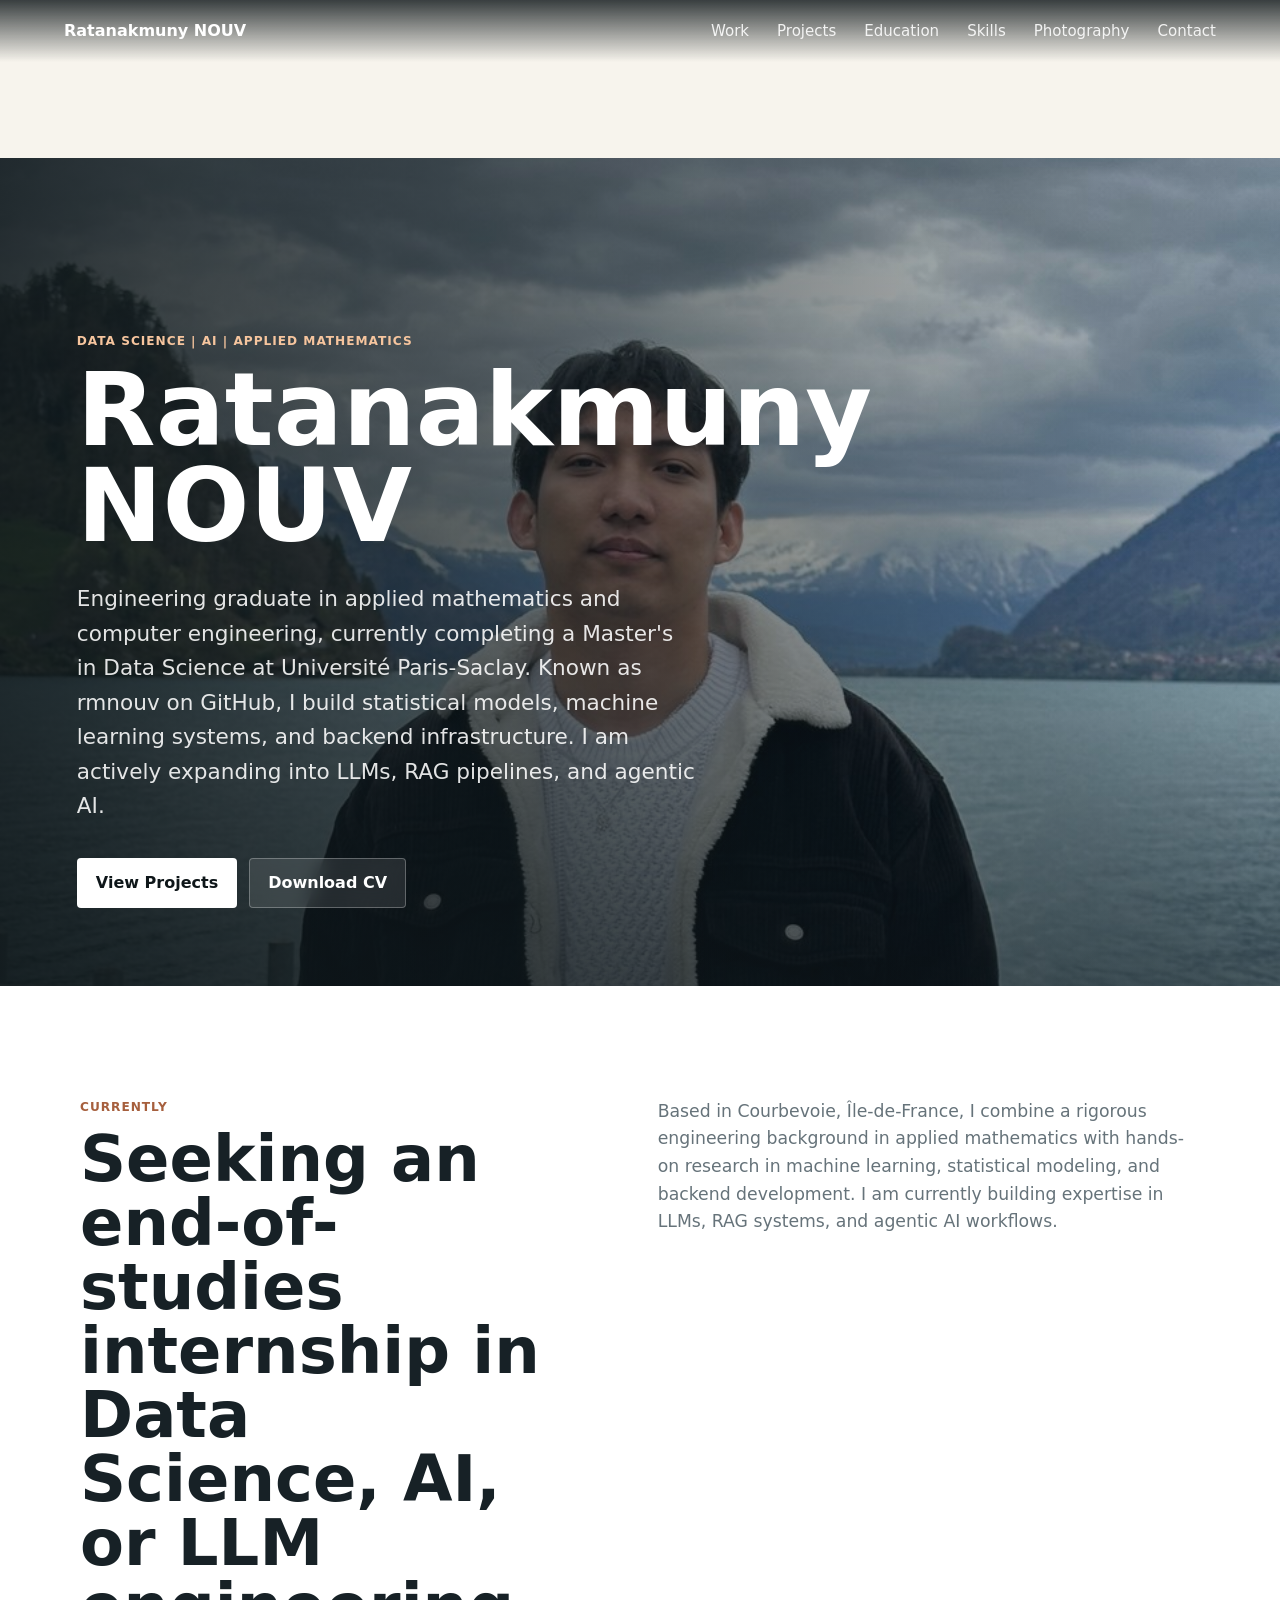
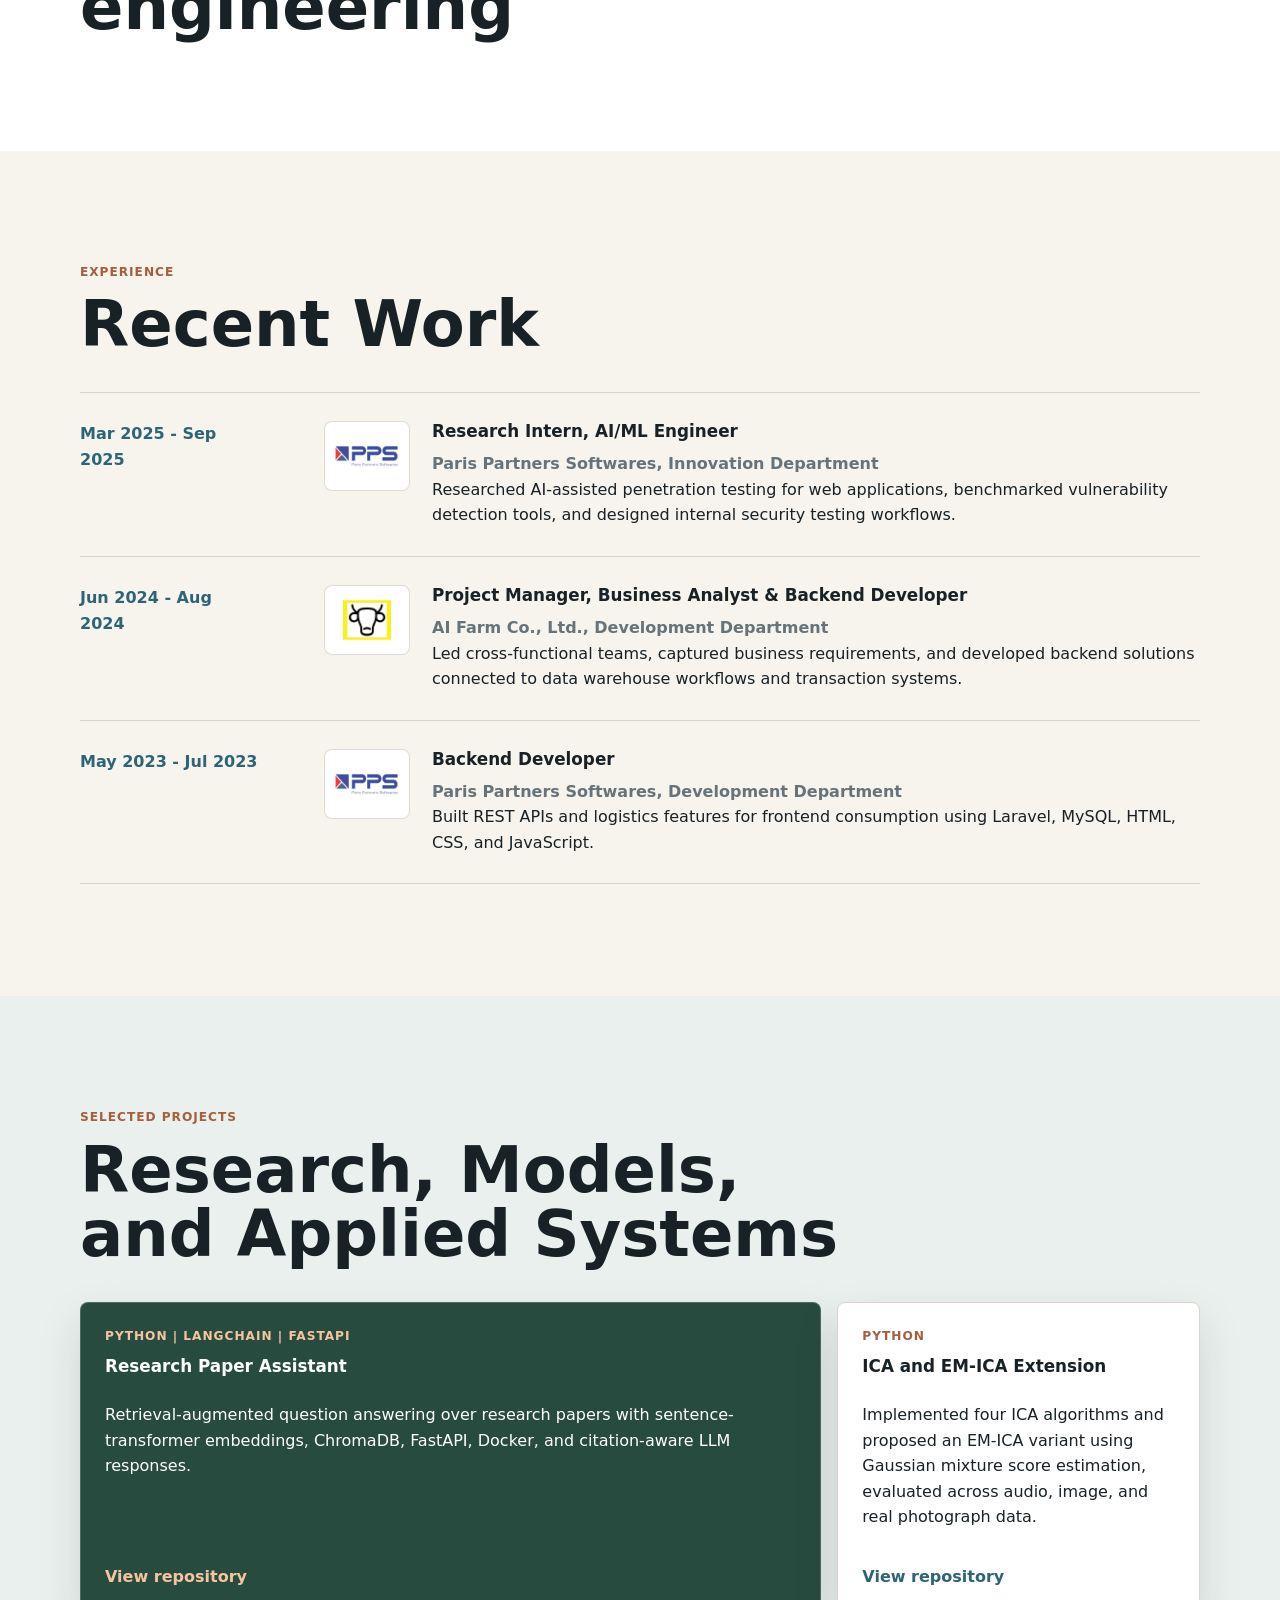
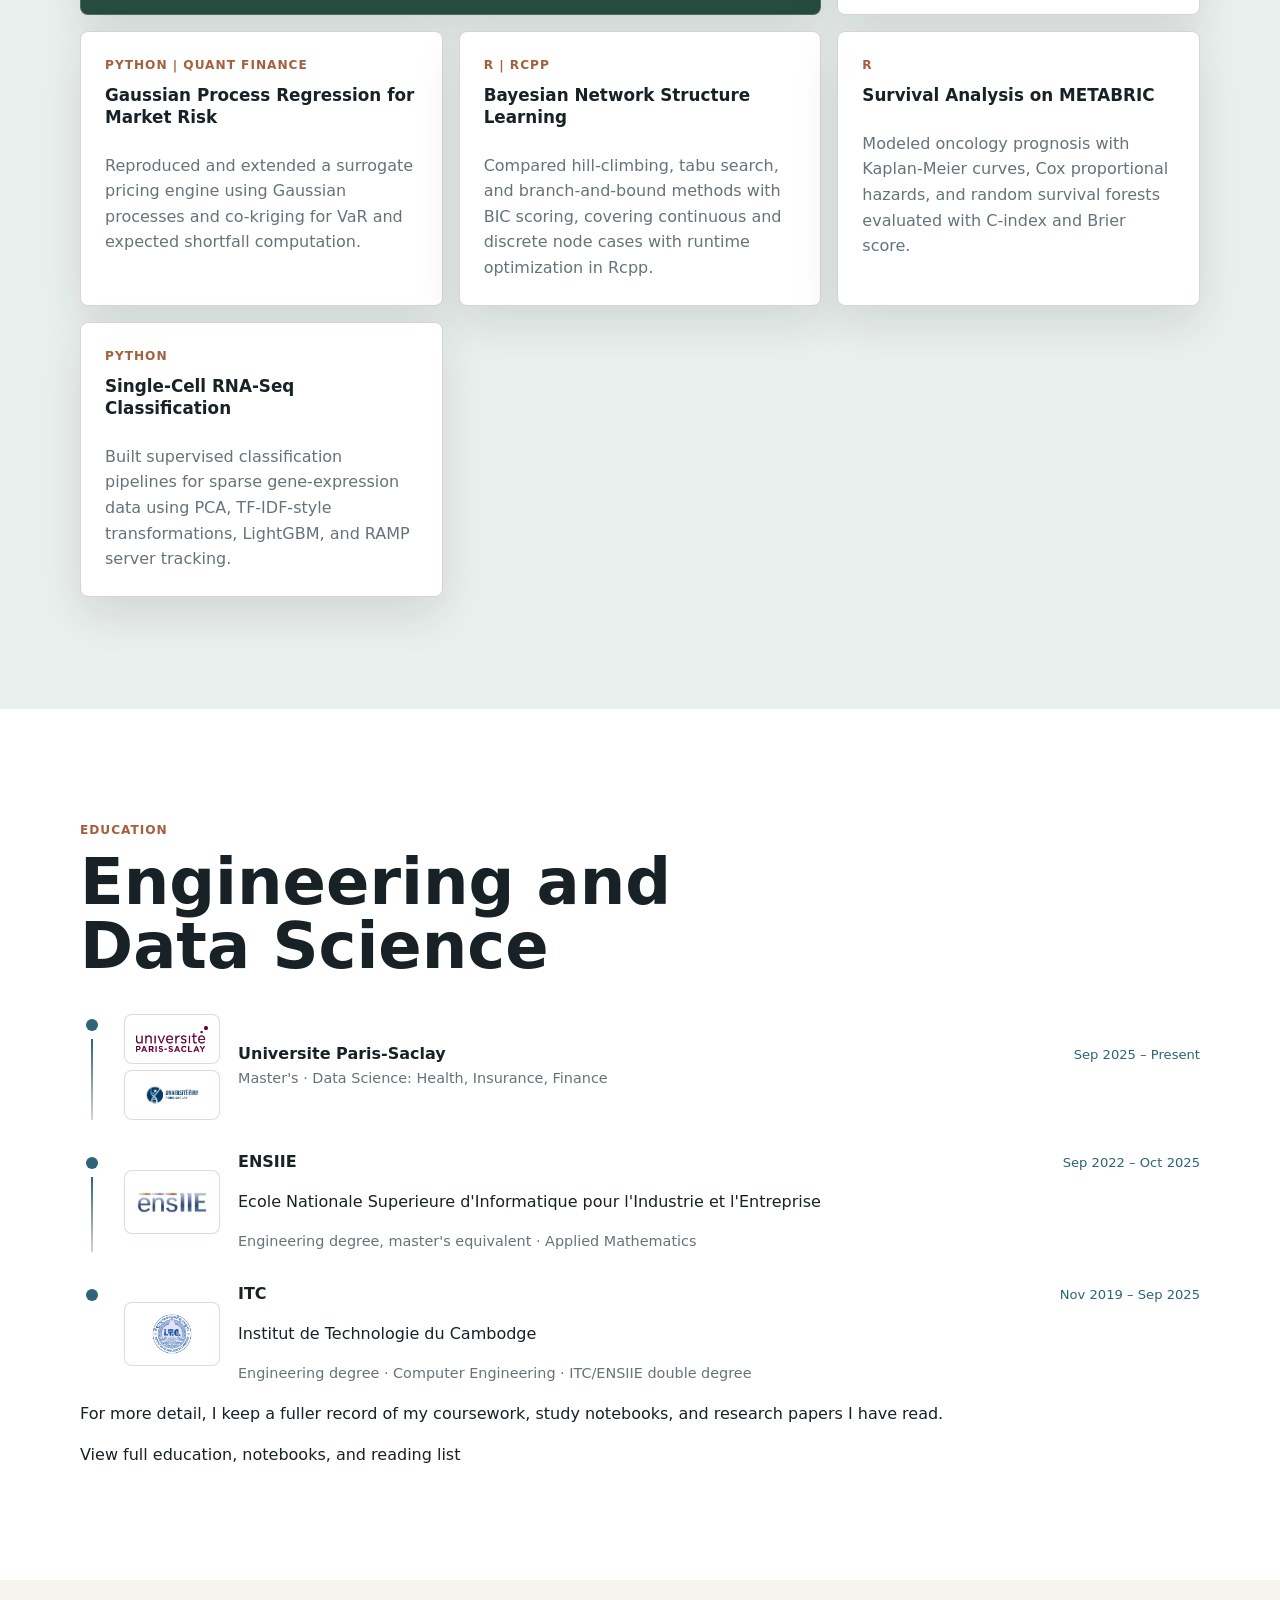
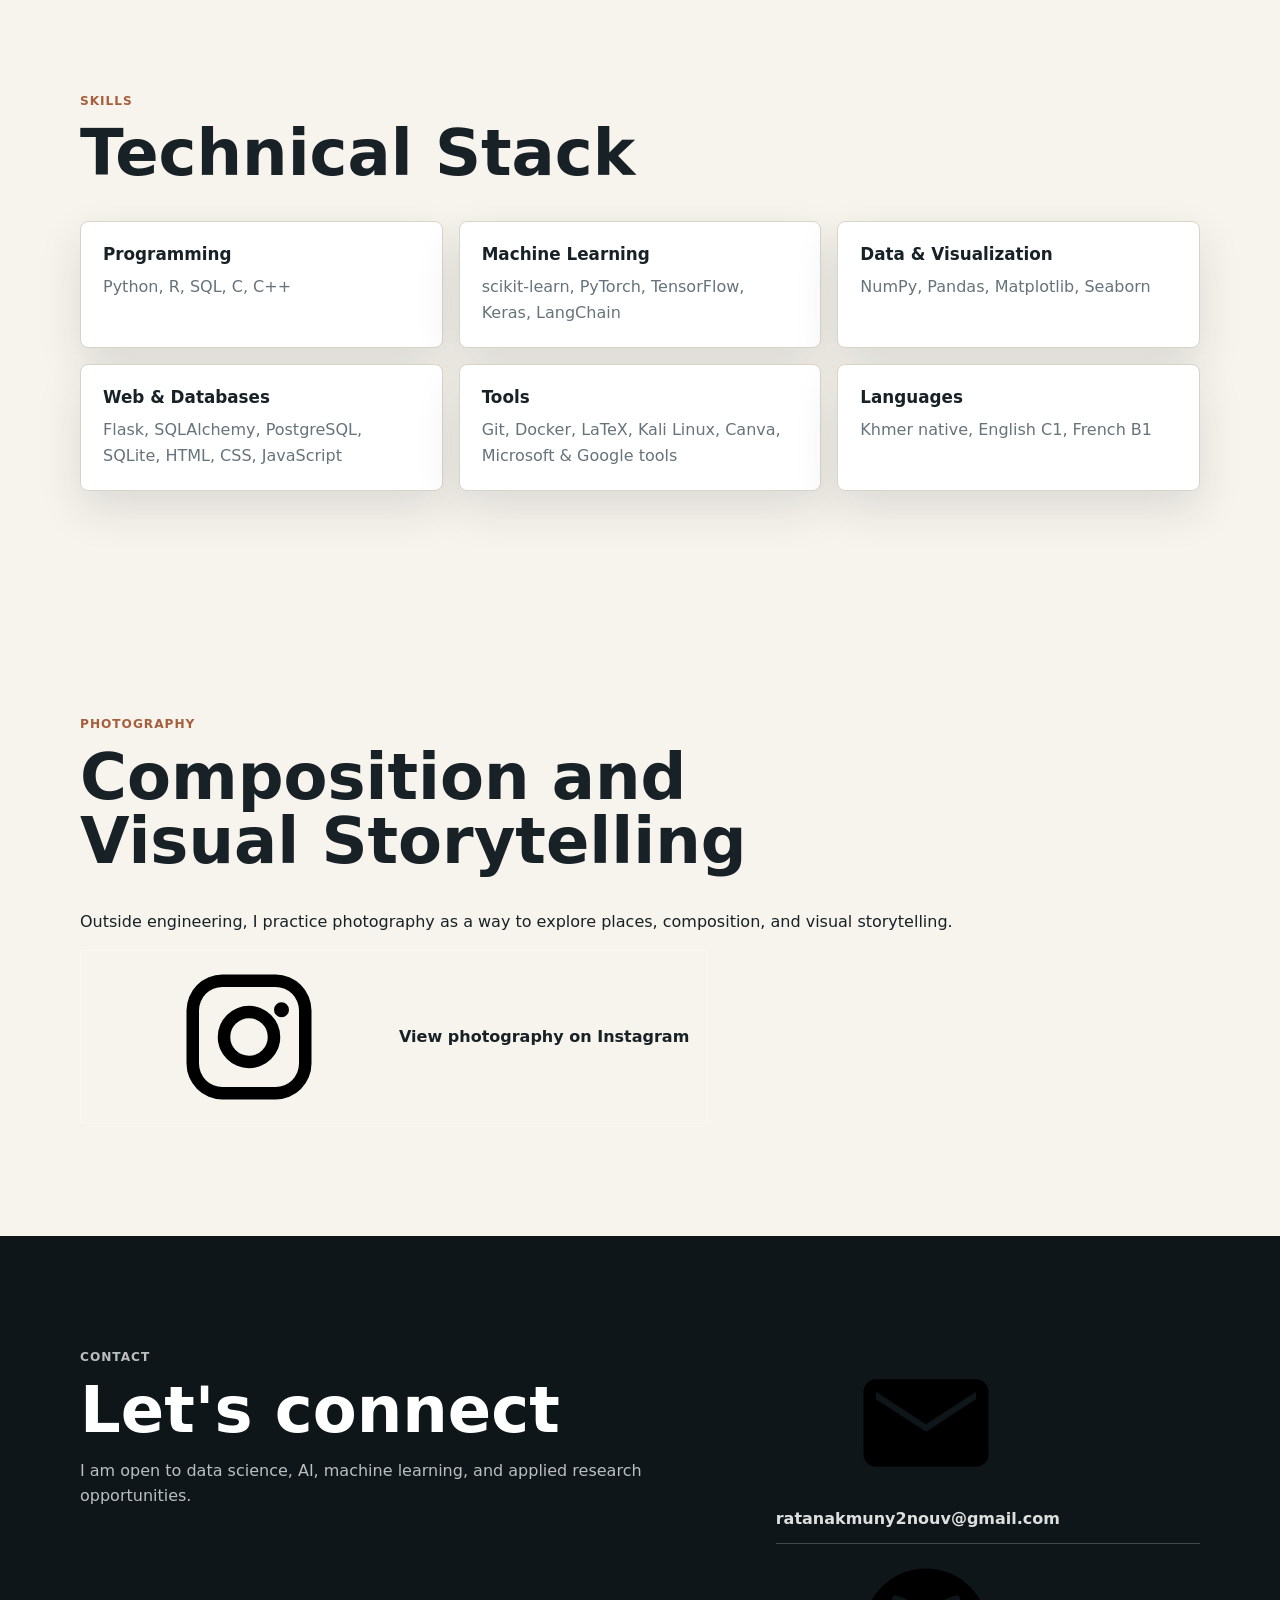
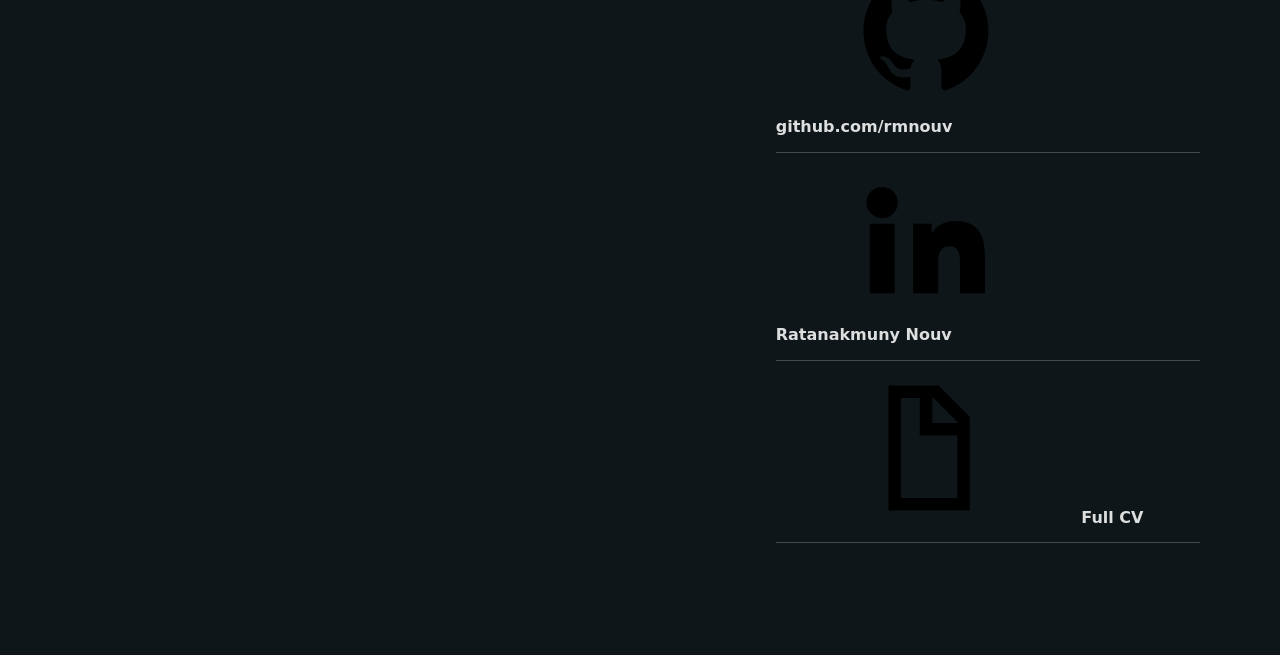
==== index.html @ 2c5b6653 "1. Update header. 2. Add Education page. 3. Add photography link. 4. Add logo at the contact." ====
<!DOCTYPE html>
<html lang="en">
<head>
  <meta charset="UTF-8">
  <meta name="viewport" content="width=device-width, initial-scale=1.0">
  <meta name="description" content="Official portfolio of Ratanakmuny NOUV, also known as rmnouv, a data science and applied mathematics engineer focused on AI, machine learning, backend systems, and research projects.">
  <meta name="author" content="Ratanakmuny NOUV">
  <meta name="robots" content="index, follow">
  <link rel="canonical" href="https://rmnouv.github.io/">
  <meta property="og:title" content="Ratanakmuny NOUV | rmnouv">
  <meta property="og:description" content="Official portfolio of Ratanakmuny NOUV, also known as rmnouv, data science and applied mathematics engineer.">
  <meta property="og:url" content="https://rmnouv.github.io/">
  <meta property="og:type" content="profile">
  <meta property="og:image" content="https://rmnouv.github.io/profile.jpg">
  <meta property="profile:first_name" content="Ratanakmuny">
  <meta property="profile:last_name" content="NOUV">
  <meta name="twitter:card" content="summary_large_image">
  <meta name="twitter:title" content="Ratanakmuny NOUV | rmnouv">
  <meta name="twitter:description" content="Official portfolio of Ratanakmuny NOUV, also known as rmnouv.">
  <meta name="twitter:image" content="https://rmnouv.github.io/profile.jpg">
  <title>Ratanakmuny NOUV | rmnouv | Official Portfolio</title>
  <link rel="stylesheet" href="styles.css">
  <script type="application/ld+json">
    {
      "@context": "https://schema.org",
      "@type": "Person",
      "@id": "https://rmnouv.github.io/#person",
      "name": "Ratanakmuny NOUV",
      "givenName": "Ratanakmuny",
      "familyName": "NOUV",
      "alternateName": [
        "Ratanakmuny Nouv",
        "rmnouv"
      ],
      "url": "https://rmnouv.github.io/",
      "image": "https://rmnouv.github.io/profile.jpg",
      "email": "mailto:ratanakmuny2nouv@gmail.com",
      "jobTitle": "Data Science and Applied Mathematics Engineer",
      "mainEntityOfPage": {
        "@id": "https://rmnouv.github.io/#profile-page"
      },
      "sameAs": [
        "https://github.com/rmnouv",
        "https://www.linkedin.com/in/ratanakmuny-nouv-230b99255/"
      ],
      "alumniOf": [
        {
          "@type": "CollegeOrUniversity",
          "name": "Universite Paris-Saclay",
          "url": "https://www.universite-paris-saclay.fr/"
        },
        {
          "@type": "CollegeOrUniversity",
          "name": "ENSIIE",
          "url": "https://www.ensiie.fr/"
        },
        {
          "@type": "CollegeOrUniversity",
          "name": "Institut de Technologie du Cambodge",
          "url": "https://itc.edu.kh/"
        }
      ],
      "knowsAbout": [
        "Data Science",
        "Artificial Intelligence",
        "Machine Learning",
        "Applied Mathematics",
        "Backend Development",
        "Python",
        "R"
      ]
    }
  </script>
  <script type="application/ld+json">
    {
      "@context": "https://schema.org",
      "@type": "ProfilePage",
      "@id": "https://rmnouv.github.io/#profile-page",
      "url": "https://rmnouv.github.io/",
      "name": "Ratanakmuny NOUV | rmnouv",
      "description": "Official portfolio website of Ratanakmuny NOUV, also known as rmnouv.",
      "mainEntity": {
        "@id": "https://rmnouv.github.io/#person"
      }
    }
  </script>
</head>
<body>
  <svg class="icon-sprite" aria-hidden="true" focusable="false">
    <symbol id="icon-mail" viewBox="0 0 24 24">
      <path d="M4 5h16a2 2 0 0 1 2 2v10a2 2 0 0 1-2 2H4a2 2 0 0 1-2-2V7a2 2 0 0 1 2-2Zm0 3.2 8 5.2 8-5.2V7l-8 5.2L4 7v1.2Z"/>
    </symbol>
    <symbol id="icon-github" viewBox="0 0 24 24">
      <path d="M12 2a10 10 0 0 0-3.16 19.49c.5.09.68-.22.68-.48v-1.7c-2.78.61-3.37-1.18-3.37-1.18-.45-1.15-1.11-1.46-1.11-1.46-.91-.62.07-.61.07-.61 1 .07 1.53 1.03 1.53 1.03.9 1.52 2.34 1.08 2.91.83.09-.65.35-1.08.63-1.33-2.22-.25-4.55-1.11-4.55-4.94 0-1.09.39-1.98 1.03-2.68-.1-.25-.45-1.27.1-2.64 0 0 .84-.27 2.75 1.02A9.53 9.53 0 0 1 12 7.01c.85 0 1.7.11 2.5.34 1.9-1.29 2.74-1.02 2.74-1.02.55 1.37.2 2.39.1 2.64.64.7 1.03 1.59 1.03 2.68 0 3.84-2.34 4.69-4.57 4.94.36.31.68.92.68 1.86V21c0 .27.18.58.69.48A10 10 0 0 0 12 2Z"/>
    </symbol>
    <symbol id="icon-linkedin" viewBox="0 0 24 24">
      <path d="M4.98 3.5a2.5 2.5 0 1 1 0 5 2.5 2.5 0 0 1 0-5ZM3 9.4h4v11.1H3V9.4Zm6.1 0h3.8v1.52h.05c.53-.95 1.82-1.95 3.75-1.95 4 0 4.74 2.63 4.74 6.05v5.48h-4v-4.86c0-1.16-.02-2.65-1.62-2.65-1.62 0-1.87 1.26-1.87 2.56v4.95h-4V9.4Z"/>
    </symbol>
    <symbol id="icon-file" viewBox="0 0 24 24">
      <path d="M6 2h8l5 5v15H6V2Zm7 1.8V8h4.2L13 3.8ZM8 4v16h9V10h-6V4H8Z"/>
    </symbol>
    <symbol id="icon-instagram" viewBox="0 0 24 24">
      <path d="M7.75 2h8.5A5.76 5.76 0 0 1 22 7.75v8.5A5.76 5.76 0 0 1 16.25 22h-8.5A5.76 5.76 0 0 1 2 16.25v-8.5A5.76 5.76 0 0 1 7.75 2Zm0 2A3.75 3.75 0 0 0 4 7.75v8.5A3.75 3.75 0 0 0 7.75 20h8.5A3.75 3.75 0 0 0 20 16.25v-8.5A3.75 3.75 0 0 0 16.25 4h-8.5ZM12 7a5 5 0 1 1 0 10 5 5 0 0 1 0-10Zm0 2a3 3 0 1 0 0 6 3 3 0 0 0 0-6Zm5.2-2.55a1.2 1.2 0 1 1 0 2.4 1.2 1.2 0 0 1 0-2.4Z"/>
    </symbol>
  </svg>
  <header class="site-header">
    <a class="brand" href="#top">Ratanakmuny NOUV</a>
    <nav class="nav" aria-label="Main navigation">
      <a href="#work">Work</a>
      <a href="#projects">Projects</a>
      <a href="#education">Education</a>
      <a href="#skills">Skills</a>
      <a href="#photography">Photography</a>
      <a href="#contact">Contact</a>
    </nav>
  </header>

  <main id="top">
    <section class="hero" aria-label="Introduction">
      <img class="hero-image" src="profile.jpg" alt="Ratanakmuny Nouv standing beside a lake with mountains in the background">
      <div class="hero-overlay"></div>
      <div class="hero-content">
        <p class="eyebrow">Data Science | AI | Applied Mathematics</p>
        <h1>Ratanakmuny NOUV</h1>
        <p class="hero-copy">
          Engineering graduate in applied mathematics and computer engineering, currently completing a Master's in Data Science at Université Paris-Saclay. Known as rmnouv on GitHub, I build statistical models, machine learning systems, and backend infrastructure. I am actively expanding into LLMs, RAG pipelines, and agentic AI.
        </p>
        <div class="hero-actions">
          <a class="button primary" href="#projects">View Projects</a>
          <a class="button secondary" href="cvfull.pdf" target="_blank" rel="noreferrer">Download CV</a>
        </div>
      </div>
    </section>

    <section class="intro band">
      <div class="section-inner intro-grid">
        <div>
          <p class="section-kicker">Currently</p>
          <h2>Seeking an end-of-studies internship in Data Science, AI, or LLM engineering</h2>
        </div>
        <p>
          Based in Courbevoie, Île-de-France, I combine a rigorous engineering background in applied mathematics with hands-on research in machine learning, statistical modeling, and backend development. I am currently building expertise in LLMs, RAG systems, and agentic AI workflows.
        </p>
      </div>
    </section>

    <section id="work" class="section">
      <div class="section-inner">
        <div class="section-heading">
          <p class="section-kicker">Experience</p>
          <h2>Recent Work</h2>
        </div>
        <div class="timeline">
          <article class="timeline-item">
            <div class="timeline-date">Mar 2025 - Sep 2025</div>
            <div class="timeline-content">
              <div class="logo-mark company-logo">
                <img src="pps.png" alt="Paris Partners Softwares logo">
              </div>
              <div>
                <h3>Research Intern, AI/ML Engineer</h3>
                <p class="muted">Paris Partners Softwares, Innovation Department</p>
                <p>
                  Researched AI-assisted penetration testing for web applications, benchmarked
                  vulnerability detection tools, and designed internal security testing workflows.
                </p>
              </div>
            </div>
          </article>
          <article class="timeline-item">
            <div class="timeline-date">Jun 2024 - Aug 2024</div>
            <div class="timeline-content">
              <div class="logo-mark company-logo">
                <img src="aifarm.png" alt="AI Farm Co., Ltd. logo">
              </div>
              <div>
                <h3>Project Manager, Business Analyst & Backend Developer</h3>
                <p class="muted">AI Farm Co., Ltd., Development Department</p>
                <p>
                  Led cross-functional teams, captured business requirements, and developed backend
                  solutions connected to data warehouse workflows and transaction systems.
                </p>
              </div>
            </div>
          </article>
          <article class="timeline-item">
            <div class="timeline-date">May 2023 - Jul 2023</div>
            <div class="timeline-content">
              <div class="logo-mark company-logo">
                <img src="pps.png" alt="Paris Partners Softwares logo">
              </div>
              <div>
                <h3>Backend Developer</h3>
                <p class="muted">Paris Partners Softwares, Development Department</p>
                <p>
                  Built REST APIs and logistics features for frontend consumption using Laravel,
                  MySQL, HTML, CSS, and JavaScript.
                </p>
              </div>
            </div>
          </article>
        </div>
      </div>
    </section>

    <section id="projects" class="section projects-section">
      <div class="section-inner">
        <div class="section-heading">
          <p class="section-kicker">Selected Projects</p>
          <h2>Research, Models, and Applied Systems</h2>
        </div>
        <div class="project-grid">
          <article class="project-card featured">
            <p class="tag">Python | LangChain | FastAPI</p>
            <h3>Research Paper Assistant</h3>
            <p>
              Retrieval-augmented question answering over research papers with sentence-transformer
              embeddings, ChromaDB, FastAPI, Docker, and citation-aware LLM responses.
            </p>
            <a class="project-link" href="https://github.com/rmnouv/Research-Paper-Assistant-Project" target="_blank" rel="noreferrer">View repository</a>
          </article>
          <article class="project-card">
            <p class="tag">Python</p>
            <h3>ICA and EM-ICA Extension</h3>
            <p>
              Implemented four ICA algorithms and proposed an EM-ICA variant using Gaussian
              mixture score estimation, evaluated across audio, image, and real photograph data.
            </p>
            <a class="project-link" href="https://github.com/rmnouv/M2DimensionReduction" target="_blank" rel="noreferrer">View repository</a>
          </article>
          <article class="project-card">
            <p class="tag">Python | Quant Finance</p>
            <h3>Gaussian Process Regression for Market Risk</h3>
            <p>
              Reproduced and extended a surrogate pricing engine using Gaussian processes and
              co-kriging for VaR and expected shortfall computation.
            </p>
          </article>
          <article class="project-card">
            <p class="tag">R | Rcpp</p>
            <h3>Bayesian Network Structure Learning</h3>
            <p>
              Compared hill-climbing, tabu search, and branch-and-bound methods with BIC scoring,
              covering continuous and discrete node cases with runtime optimization in Rcpp.
            </p>
          </article>
          <article class="project-card">
            <p class="tag">R</p>
            <h3>Survival Analysis on METABRIC</h3>
            <p>
              Modeled oncology prognosis with Kaplan-Meier curves, Cox proportional hazards, and
              random survival forests evaluated with C-index and Brier score.
            </p>
          </article>
          <article class="project-card">
            <p class="tag">Python</p>
            <h3>Single-Cell RNA-Seq Classification</h3>
            <p>
              Built supervised classification pipelines for sparse gene-expression data using PCA,
              TF-IDF-style transformations, LightGBM, and RAMP server tracking.
            </p>
          </article>
        </div>
      </div>
    </section>

    <section id="education" class="section education-section">
      <div class="section-inner">
        <div class="section-heading">
          <p class="section-kicker">Education</p>
          <h2>Engineering and Data Science</h2>
        </div>
        <div class="education-timeline">
          <article class="edu-item">
            <div class="edu-track">
              <div class="edu-dot"></div>
            </div>
            <div class="edu-content">
              <div class="edu-logos stacked">
                <div class="logo-mark edu-logo">
                  <img src="universite-paris-saclay.png" alt="Universite Paris-Saclay logo">
                </div>
                <div class="logo-mark edu-logo">
                  <img src="universite-evry-paris-saclay.png" alt="Universite Evry Paris-Saclay logo">
                </div>
              </div>
              <div class="edu-info">
                <div class="edu-title-row">
                  <h3>Universite Paris-Saclay</h3>
                  <span class="edu-date">Sep 2025 – Present</span>
                </div>
                <p class="edu-degree">Master's · Data Science: Health, Insurance, Finance</p>
              </div>
            </div>
          </article>
          <article class="edu-item">
            <div class="edu-track">
              <div class="edu-dot"></div>
            </div>
            <div class="edu-content">
              <div class="edu-logos">
                <div class="logo-mark edu-logo">
                  <img src="ensiie.svg" alt="ENSIIE logo">
                </div>
              </div>
              <div class="edu-info">
                <div class="edu-title-row">
                  <h3>ENSIIE</h3>
                  <span class="edu-date">Sep 2022 – Oct 2025</span>
                </div>
                <p class="edu-institution">Ecole Nationale Superieure d'Informatique pour l'Industrie et l'Entreprise</p>
                <p class="edu-degree">Engineering degree, master's equivalent · Applied Mathematics</p>
              </div>
            </div>
          </article>
          <article class="edu-item">
            <div class="edu-track">
              <div class="edu-dot"></div>
            </div>
            <div class="edu-content">
              <div class="edu-logos">
                <div class="logo-mark edu-logo">
                  <img class="itc-logo" src="itc.png" alt="Institut de Technologie du Cambodge logo">
                </div>
              </div>
              <div class="edu-info">
                <div class="edu-title-row">
                  <h3>ITC</h3>
                  <span class="edu-date">Nov 2019 – Sep 2025</span>
                </div>
                <p class="edu-institution">Institut de Technologie du Cambodge</p>
                <p class="edu-degree">Engineering degree · Computer Engineering · ITC/ENSIIE double degree</p>
              </div>
            </div>
          </article>
        </div>
        <p class="education-more-note">
          For more detail, I keep a fuller record of my coursework, study notebooks, and research papers I have read.
        </p>
        <a class="education-more-link" href="education.html">View full education, notebooks, and reading list</a>
      </div>
    </section>

    <section id="skills" class="section skills-section">
      <div class="section-inner">
        <div class="section-heading">
          <p class="section-kicker">Skills</p>
          <h2>Technical Stack</h2>
        </div>
        <div class="skills-grid">
          <div class="skill-group">
            <h3>Programming</h3>
            <p>Python, R, SQL, C, C++</p>
          </div>
          <div class="skill-group">
            <h3>Machine Learning</h3>
            <p>scikit-learn, PyTorch, TensorFlow, Keras, LangChain</p>
          </div>
          <div class="skill-group">
            <h3>Data & Visualization</h3>
            <p>NumPy, Pandas, Matplotlib, Seaborn</p>
          </div>
          <div class="skill-group">
            <h3>Web & Databases</h3>
            <p>Flask, SQLAlchemy, PostgreSQL, SQLite, HTML, CSS, JavaScript</p>
          </div>
          <div class="skill-group">
            <h3>Tools</h3>
            <p>Git, Docker, LaTeX, Kali Linux, Canva, Microsoft & Google tools</p>
          </div>
          <div class="skill-group">
            <h3>Languages</h3>
            <p>Khmer native, English C1, French B1</p>
          </div>
        </div>
      </div>
    </section>

    <section id="photography" class="section photography-section">
      <div class="section-inner photography-inner">
        <div class="section-heading">
          <p class="section-kicker">Photography</p>
          <h2>Composition and Visual Storytelling</h2>
        </div>
        <div class="photography-panel">
          <p>
            Outside engineering, I practice photography as a way to explore places,
            composition, and visual storytelling.
          </p>
          <a class="button photography-link" href="https://www.instagram.com/ateliermavisionnaire/" target="_blank" rel="noreferrer">
            <svg class="link-icon" aria-hidden="true"><use href="#icon-instagram"></use></svg>
            View photography on Instagram
          </a>
        </div>
      </div>
    </section>

    <section id="contact" class="contact-section">
      <div class="section-inner contact-inner">
        <div>
          <p class="section-kicker">Contact</p>
          <h2>Let's connect</h2>
          <p>
            I am open to data science, AI, machine learning, and applied research opportunities.
          </p>
        </div>
        <div class="contact-links">
          <a href="mailto:ratanakmuny2nouv@gmail.com">
            <svg class="link-icon" aria-hidden="true"><use href="#icon-mail"></use></svg>
            ratanakmuny2nouv@gmail.com
          </a>
          <a href="https://github.com/rmnouv" target="_blank" rel="noreferrer">
            <svg class="link-icon" aria-hidden="true"><use href="#icon-github"></use></svg>
            github.com/rmnouv
          </a>
          <a href="https://www.linkedin.com/in/ratanakmuny-nouv-230b99255/" target="_blank" rel="noreferrer">
            <svg class="link-icon" aria-hidden="true"><use href="#icon-linkedin"></use></svg>
            Ratanakmuny Nouv
          </a>
          <a href="cvfull.pdf" target="_blank" rel="noreferrer">
            <svg class="link-icon" aria-hidden="true"><use href="#icon-file"></use></svg>
            Full CV
          </a>
        </div>
      </div>
    </section>
  </main>
</body>
</html>
---- styles.css ----
:root {
  --ink: #172126;
  --muted: #66737a;
  --paper: #f7f4ed;
  --surface: #ffffff;
  --line: #d9d4ca;
  --forest: #284b3f;
  --river: #2d6478;
  --clay: #a65f3d;
  --night: #0e1619;
  --shadow: 0 18px 45px rgba(23, 33, 38, 0.12);
}

* {
  box-sizing: border-box;
}

html {
  scroll-behavior: smooth;
}

body {
  margin: 0;
  color: var(--ink);
  background: var(--paper);
  font-family: Inter, ui-sans-serif, system-ui, -apple-system, BlinkMacSystemFont, "Segoe UI", sans-serif;
  line-height: 1.6;
}

a {
  color: inherit;
  text-decoration: none;
}

.site-header {
  position: fixed;
  top: 0;
  left: 0;
  right: 0;
  z-index: 10;
  display: flex;
  align-items: center;
  justify-content: space-between;
  gap: 24px;
  padding: 18px clamp(20px, 5vw, 64px);
  color: #fff;
  background: linear-gradient(180deg, rgba(14, 22, 25, 0.82), rgba(14, 22, 25, 0));
}

.brand {
  font-weight: 800;
  letter-spacing: 0;
}

.nav {
  display: flex;
  gap: clamp(12px, 3vw, 28px);
  font-size: 0.94rem;
}

.nav a {
  opacity: 0.88;
}

.nav a:hover {
  opacity: 1;
}

.hero {
  position: relative;
  min-height: 92svh;
  display: grid;
  align-items: end;
  padding: 130px clamp(20px, 6vw, 78px) 78px;
  overflow: hidden;
  color: #fff;
}

.hero-image,
.hero-overlay {
  position: absolute;
  inset: 0;
}

.hero-image {
  width: 100%;
  height: 100%;
  object-fit: cover;
  object-position: center 56%;
}

.hero-overlay {
  background:
    linear-gradient(90deg, rgba(14, 22, 25, 0.86) 0%, rgba(14, 22, 25, 0.58) 42%, rgba(14, 22, 25, 0.08) 100%),
    linear-gradient(180deg, rgba(14, 22, 25, 0.12) 50%, rgba(14, 22, 25, 0.62) 100%);
}

.hero-content {
  position: relative;
  max-width: 880px;
}

.eyebrow,
.section-kicker,
.tag {
  margin: 0 0 10px;
  color: var(--clay);
  font-size: 0.76rem;
  font-weight: 800;
  letter-spacing: 0.08em;
  text-transform: uppercase;
}

.hero .eyebrow {
  color: #f6c59e;
}

h1,
h2,
h3,
p {
  overflow-wrap: anywhere;
}

h1 {
  margin: 0;
  max-width: 13ch;
  font-size: clamp(3.25rem, 8vw, 7.8rem);
  line-height: 0.94;
  letter-spacing: 0;
}

h2 {
  margin: 0;
  font-size: clamp(2rem, 5vw, 4.4rem);
  line-height: 1;
  letter-spacing: 0;
}

h3 {
  margin: 0 0 8px;
  font-size: 1.05rem;
  line-height: 1.3;
}

.hero-copy {
  max-width: 620px;
  margin: 28px 0 0;
  font-size: clamp(1.08rem, 2vw, 1.35rem);
  color: rgba(255, 255, 255, 0.88);
}

.hero-actions {
  display: flex;
  flex-wrap: wrap;
  gap: 12px;
  margin-top: 34px;
}

.button {
  display: inline-flex;
  min-height: 46px;
  align-items: center;
  justify-content: center;
  border: 1px solid rgba(255, 255, 255, 0.28);
  border-radius: 4px;
  padding: 11px 18px;
  font-weight: 800;
}

.button.primary {
  color: var(--night);
  background: #fff;
}

.button.secondary {
  color: #fff;
  background: rgba(255, 255, 255, 0.1);
  backdrop-filter: blur(10px);
}

.band {
  background: var(--surface);
}

.section,
.intro,
.contact-section {
  padding: clamp(64px, 10vw, 112px) clamp(20px, 5vw, 64px);
}

.section-inner {
  width: min(1120px, 100%);
  margin: 0 auto;
}

.intro-grid {
  display: grid;
  grid-template-columns: minmax(0, 0.9fr) minmax(280px, 1fr);
  gap: clamp(28px, 7vw, 92px);
  align-items: start;
}

.intro-grid p:last-child {
  margin: 0;
  color: var(--muted);
  font-size: 1.08rem;
}

.section-heading {
  max-width: 760px;
  margin-bottom: 36px;
}

.timeline {
  border-top: 1px solid var(--line);
}

.timeline-item {
  display: grid;
  grid-template-columns: 180px minmax(0, 1fr);
  gap: clamp(22px, 5vw, 64px);
  padding: 28px 0;
  border-bottom: 1px solid var(--line);
}

.timeline-date {
  color: var(--river);
  font-weight: 800;
}

.timeline-item p {
  margin: 0;
  max-width: 820px;
}

.timeline-content {
  display: grid;
  grid-template-columns: 86px minmax(0, 1fr);
  gap: 22px;
  align-items: start;
}

.muted {
  color: var(--muted);
  font-weight: 700;
}

.projects-section {
  background: #eaf0ed;
}

.project-grid {
  display: grid;
  grid-template-columns: repeat(3, minmax(0, 1fr));
  gap: 16px;
}

.project-card,
.skill-group {
  min-height: 100%;
  border: 1px solid var(--line);
  border-radius: 8px;
  background: var(--surface);
  box-shadow: var(--shadow);
}

.project-card {
  display: flex;
  flex-direction: column;
  padding: 24px;
}

.project-card.featured {
  grid-column: span 2;
  background: var(--forest);
  color: #fff;
  border-color: rgba(255, 255, 255, 0.18);
}

.project-card.featured .tag {
  color: #f6c59e;
}

.project-card p:last-child {
  margin-bottom: 0;
  color: var(--muted);
}

.project-card.featured p:last-child {
  color: rgba(255, 255, 255, 0.78);
}

.project-link {
  display: inline-flex;
  align-self: flex-start;
  margin-top: 18px;
  color: var(--river);
  font-weight: 800;
}

.project-card .project-link {
  margin-top: auto;
  padding-top: 18px;
}

.project-card.featured .project-link {
  color: #f6c59e;
}

.project-link:hover {
  text-decoration: underline;
}

.education-section {
  background: var(--surface);
}

.logo-mark {
  display: flex;
  align-items: center;
  justify-content: center;
  overflow: hidden;
  border: 1px solid rgba(217, 212, 202, 0.82);
  border-radius: 8px;
  background: #fff;
}

.logo-mark img {
  display: block;
  width: 100%;
  height: 100%;
  object-fit: contain;
  object-position: center;
}

.company-logo {
  width: 86px;
  height: 70px;
  padding: 10px;
}

.itc-logo {
  object-fit: contain;
  object-position: center;
}

.education-timeline {
  display: flex;
  flex-direction: column;
}

.edu-item {
  display: grid;
  grid-template-columns: 24px 1fr;
  gap: 20px;
  padding-bottom: 32px;
}

.edu-item:last-child {
  padding-bottom: 0;
}

.edu-track {
  display: flex;
  flex-direction: column;
  align-items: center;
  padding-top: 5px;
}

.edu-dot {
  width: 12px;
  height: 12px;
  border-radius: 50%;
  background: var(--river);
  flex-shrink: 0;
}

.edu-track::after {
  content: '';
  flex: 1;
  width: 2px;
  background: linear-gradient(to bottom, var(--river), var(--line));
  margin-top: 8px;
}

.edu-item:last-child .edu-track::after {
  display: none;
}

.edu-content {
  display: flex;
  gap: 18px;
  align-items: center;
}

.edu-logos {
  flex-shrink: 0;
  display: flex;
  flex-direction: column;
  gap: 6px;
}

.edu-logo {
  width: 96px;
  height: 64px;
  padding: 10px 12px;
}

.edu-logos.stacked .edu-logo {
  height: 50px;
  padding: 9px 11px;
}

.edu-info {
  flex: 1;
  min-width: 0;
}

.edu-title-row {
  display: flex;
  align-items: baseline;
  justify-content: space-between;
  gap: 12px;
  flex-wrap: wrap;
  margin-bottom: 3px;
}

.edu-title-row h3 {
  margin: 0;
  font-size: 1rem;
  font-weight: 600;
}

.edu-date {
  font-size: 0.82rem;
  font-weight: 500;
  color: var(--river);
  white-space: nowrap;
}

.edu-degree {
  margin: 0;
  font-size: 0.9rem;
  color: var(--muted);
  line-height: 1.5;
}

.skills-grid {
  display: grid;
  grid-template-columns: repeat(3, minmax(0, 1fr));
  gap: 16px;
}

.skill-group {
  padding: 22px;
}

.skill-group p {
  margin: 0;
  color: var(--muted);
}

.contact-section {
  color: #fff;
  background: var(--night);
}

.contact-inner {
  display: grid;
  grid-template-columns: minmax(0, 1fr) minmax(260px, 0.7fr);
  gap: clamp(28px, 7vw, 96px);
  align-items: start;
}

.contact-inner p {
  max-width: 620px;
  color: rgba(255, 255, 255, 0.72);
}

.contact-links {
  display: grid;
  gap: 12px;
}

.contact-links a {
  display: block;
  border-bottom: 1px solid rgba(255, 255, 255, 0.22);
  padding-bottom: 12px;
  color: rgba(255, 255, 255, 0.86);
  font-weight: 800;
}

.contact-links a:hover {
  color: #fff;
}

@media (max-width: 860px) {
  .site-header {
    position: absolute;
    align-items: flex-start;
  }

  .nav {
    display: none;
  }

  .hero {
    min-height: 90svh;
    padding-top: 112px;
  }

  .hero-image {
    object-position: 58% center;
  }

  .hero-overlay {
    background:
      linear-gradient(180deg, rgba(14, 22, 25, 0.28) 0%, rgba(14, 22, 25, 0.82) 68%, rgba(14, 22, 25, 0.94) 100%),
      linear-gradient(90deg, rgba(14, 22, 25, 0.3), rgba(14, 22, 25, 0.08));
  }

  h1 {
    max-width: 13ch;
    font-size: clamp(3rem, 13vw, 5.8rem);
  }

  .intro-grid,
  .timeline-item,
  .contact-inner {
    grid-template-columns: 1fr;
  }

  .timeline-item {
    gap: 8px;
  }

  .timeline-content {
    grid-template-columns: 72px minmax(0, 1fr);
    gap: 16px;
  }

  .company-logo {
    width: 72px;
    height: 62px;
    padding: 9px;
  }

  .edu-logo {
    width: 80px;
    height: 54px;
    padding: 8px 10px;
  }

  .edu-logos.stacked .edu-logo {
    height: 43px;
  }

  .project-grid,
  .skills-grid {
    grid-template-columns: 1fr;
  }

  .project-card.featured {
    grid-column: auto;
  }
}

@media (max-width: 480px) {
  .hero {
    padding-bottom: 52px;
  }

  .hero-actions {
    align-items: stretch;
    flex-direction: column;
  }

  .button {
    width: 100%;
  }

  .timeline-content {
    grid-template-columns: 1fr;
  }

  .company-logo {
    width: 112px;
    height: 64px;
  }

  .edu-content {
    flex-direction: column;
  }

  .edu-logo {
    width: 112px;
    height: 56px;
  }

  .edu-logos.stacked .edu-logo {
    height: 44px;
  }
}
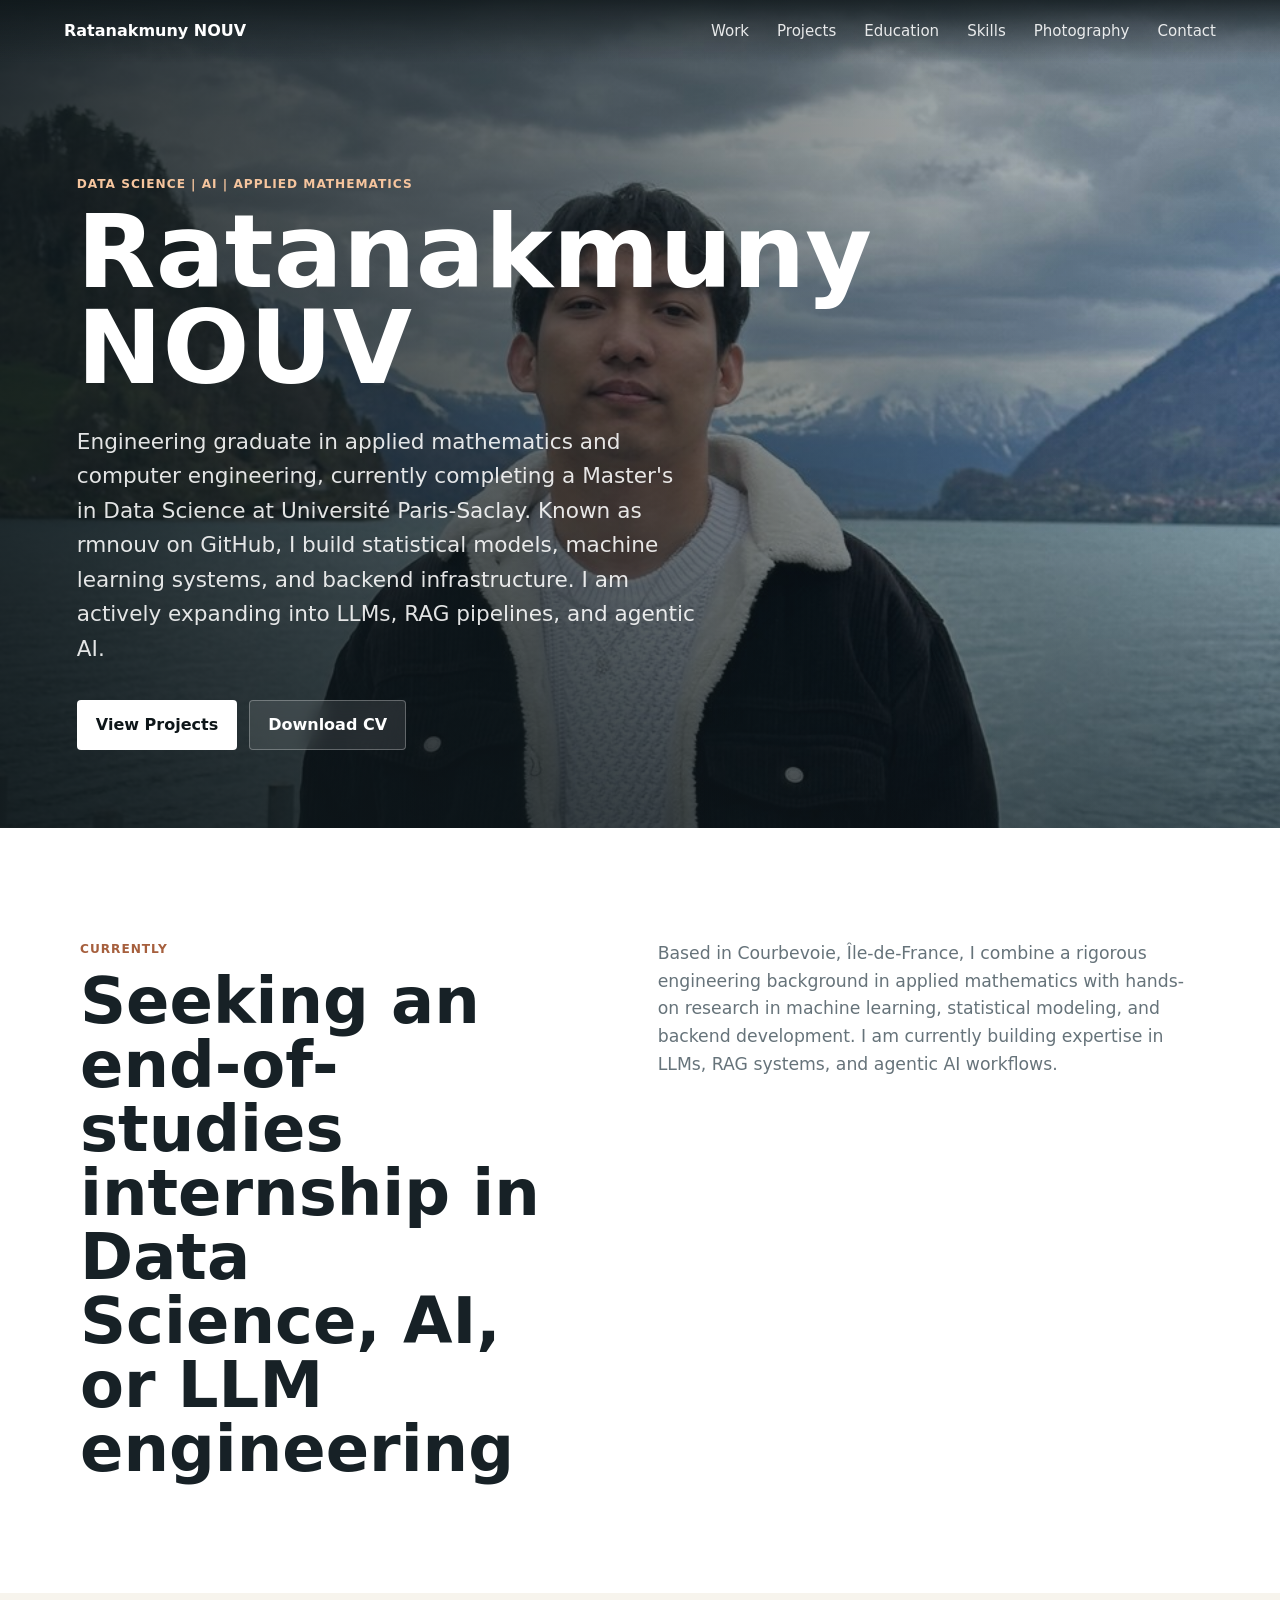
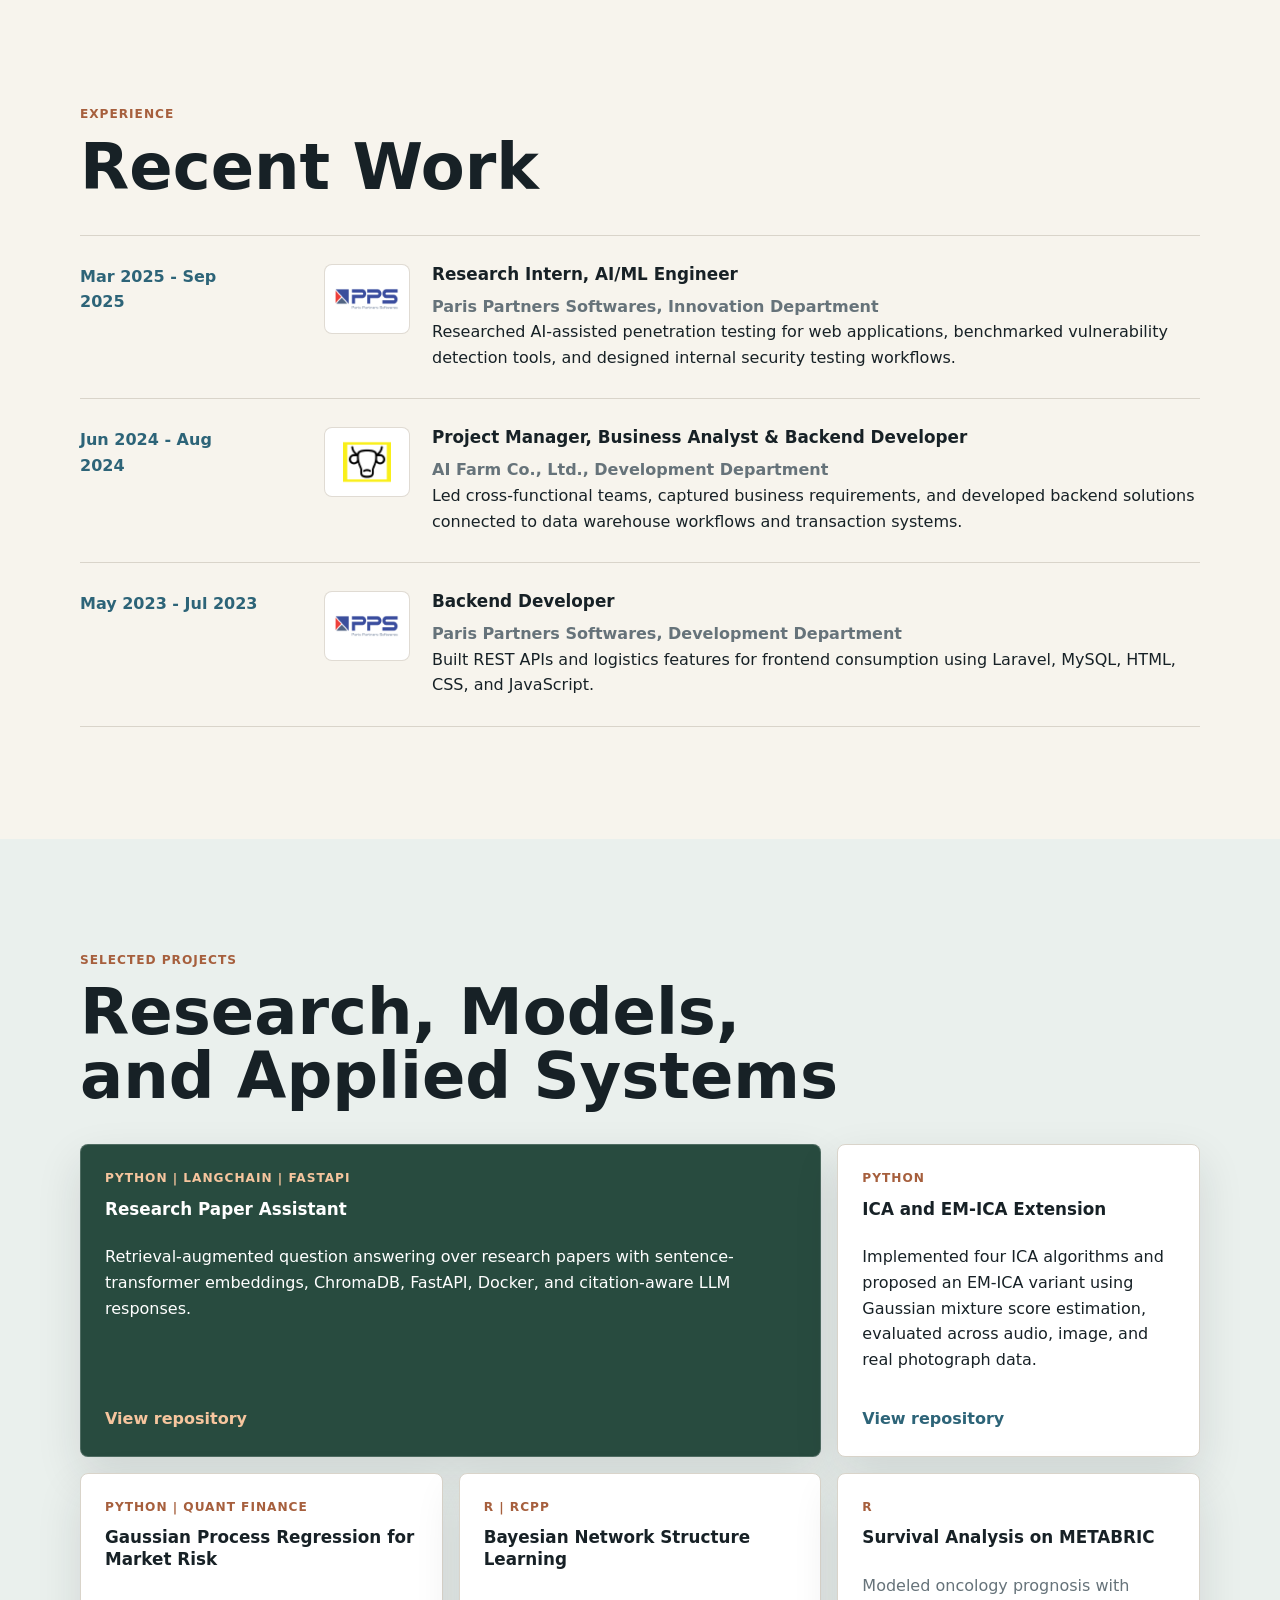
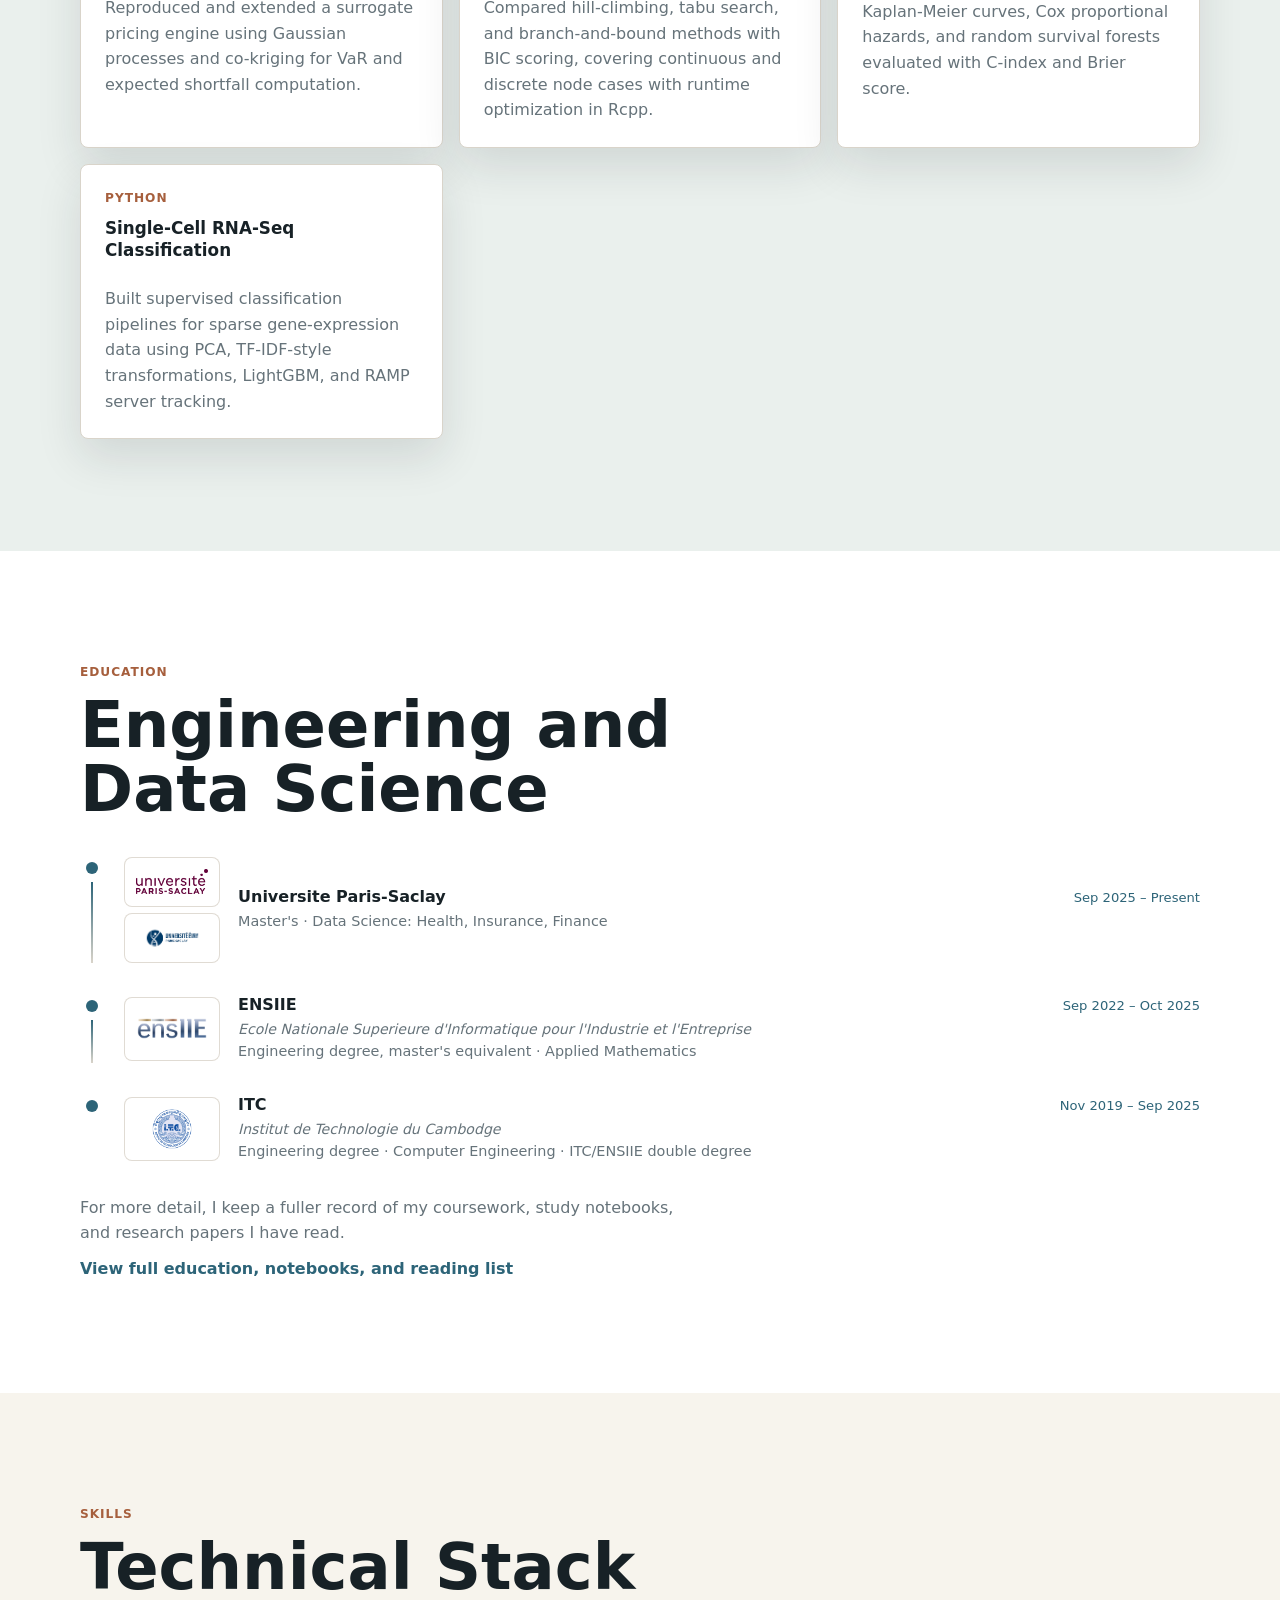
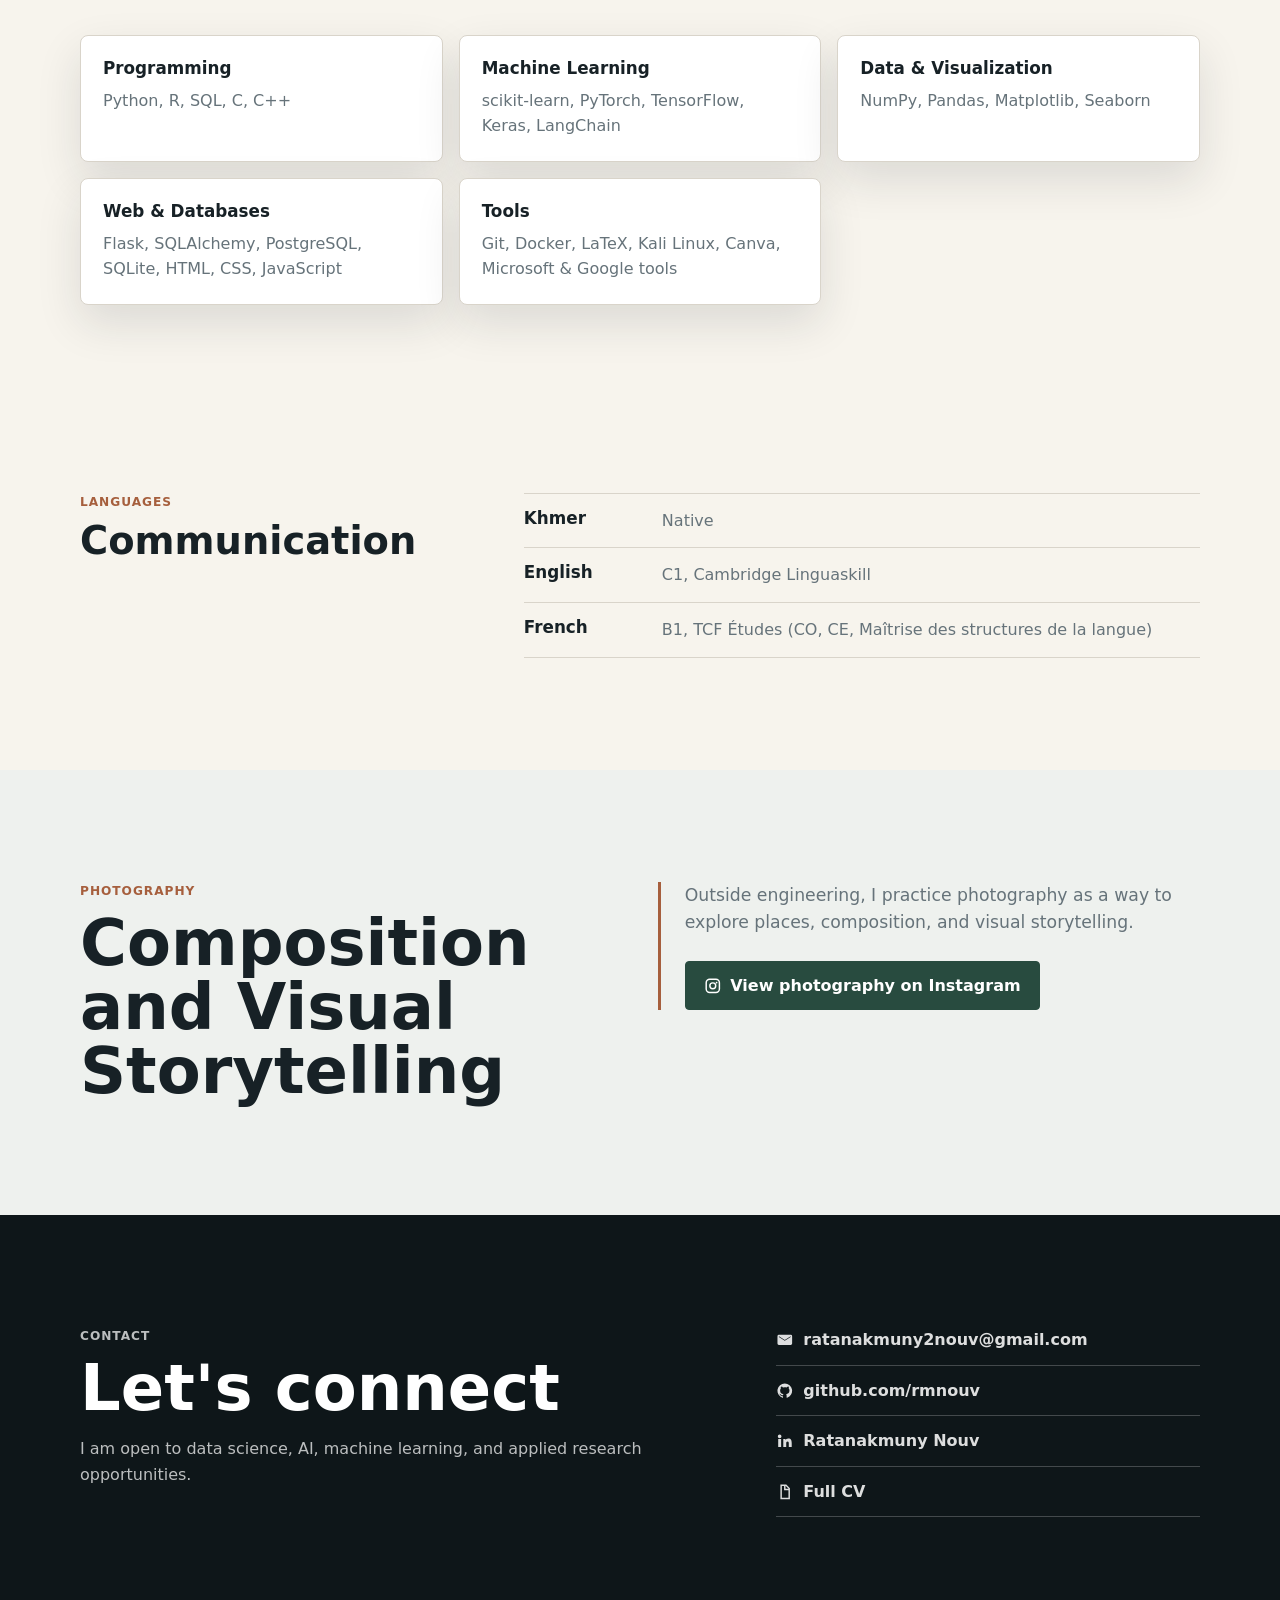
==== commit 643166ff: "Update language section" ====
--- a/index.html
+++ b/index.html
@@ -368,9 +368,28 @@
             <h3>Tools</h3>
             <p>Git, Docker, LaTeX, Kali Linux, Canva, Microsoft & Google tools</p>
           </div>
-          <div class="skill-group">
-            <h3>Languages</h3>
-            <p>Khmer native, English C1, French B1</p>
+        </div>
+      </div>
+    </section>
+
+    <section class="section languages-section">
+      <div class="section-inner languages-inner">
+        <div>
+          <p class="section-kicker">Languages</p>
+          <h2>Communication</h2>
+        </div>
+        <div class="language-list">
+          <div class="language-item">
+            <h3>Khmer</h3>
+            <p>Native</p>
+          </div>
+          <div class="language-item">
+            <h3>English</h3>
+            <p>C1, Cambridge Linguaskill</p>
+          </div>
+          <div class="language-item">
+            <h3>French</h3>
+            <p>B1, TCF Études (CO, CE, Maîtrise des structures de la langue)</p>
           </div>
         </div>
       </div>
--- a/styles.css
+++ b/styles.css
@@ -32,6 +32,17 @@
   text-decoration: none;
 }
 
+.icon-sprite {
+  display: none;
+}
+
+.link-icon {
+  width: 1.1em;
+  height: 1.1em;
+  flex: 0 0 auto;
+  fill: currentColor;
+}
+
 .site-header {
   position: fixed;
   top: 0;
@@ -47,6 +58,10 @@
   background: linear-gradient(180deg, rgba(14, 22, 25, 0.82), rgba(14, 22, 25, 0));
 }
 
+.subpage .site-header {
+  background: rgba(14, 22, 25, 0.94);
+}
+
 .brand {
   font-weight: 800;
   letter-spacing: 0;
@@ -162,6 +177,7 @@
   min-height: 46px;
   align-items: center;
   justify-content: center;
+  gap: 9px;
   border: 1px solid rgba(255, 255, 255, 0.28);
   border-radius: 4px;
   padding: 11px 18px;
@@ -350,6 +366,22 @@
   flex-direction: column;
 }
 
+.education-more-link {
+  display: inline-flex;
+  color: var(--river);
+  font-weight: 800;
+}
+
+.education-more-note {
+  max-width: 620px;
+  margin: 32px 0 10px;
+  color: var(--muted);
+}
+
+.education-more-link:hover {
+  text-decoration: underline;
+}
+
 .edu-item {
   display: grid;
   grid-template-columns: 24px 1fr;
@@ -439,11 +471,222 @@
   white-space: nowrap;
 }
 
+.edu-institution {
+  margin: 0 0 2px;
+  color: var(--muted);
+  font-size: 0.88rem;
+  font-style: italic;
+  line-height: 1.45;
+}
+
 .edu-degree {
   margin: 0;
   font-size: 0.9rem;
   color: var(--muted);
   line-height: 1.5;
+}
+
+.photography-section {
+  background: #eef1ee;
+}
+
+.photography-inner {
+  display: grid;
+  grid-template-columns: minmax(0, 0.9fr) minmax(280px, 1fr);
+  gap: clamp(28px, 7vw, 92px);
+  align-items: start;
+}
+
+.photography-inner .section-heading {
+  margin-bottom: 0;
+}
+
+.photography-panel {
+  border-left: 3px solid var(--clay);
+  padding-left: 24px;
+}
+
+.photography-panel p {
+  max-width: 620px;
+  margin: 0;
+  color: var(--muted);
+  font-size: 1.08rem;
+}
+
+.photography-link {
+  margin-top: 24px;
+  color: #fff;
+  background: var(--forest);
+  border-color: var(--forest);
+}
+
+.page-shell {
+  background: var(--paper);
+}
+
+.page-hero {
+  padding: 150px clamp(20px, 5vw, 64px) clamp(64px, 9vw, 100px);
+  color: #fff;
+  background: var(--night);
+}
+
+.page-hero h1 {
+  max-width: 12ch;
+  font-size: clamp(3rem, 7vw, 7rem);
+}
+
+.page-hero p:last-child {
+  max-width: 720px;
+  color: rgba(255, 255, 255, 0.76);
+  font-size: clamp(1.05rem, 2vw, 1.28rem);
+}
+
+.education-detail-section {
+  background: var(--paper);
+}
+
+.learning-stack {
+  display: grid;
+  gap: 72px;
+}
+
+.learning-block {
+  display: grid;
+  gap: 24px;
+}
+
+.learning-block-heading {
+  max-width: 760px;
+}
+
+.learning-block h2 {
+  font-size: clamp(1.7rem, 3vw, 2.8rem);
+}
+
+.learning-list {
+  display: grid;
+  border-top: 1px solid var(--line);
+  gap: 0;
+  margin: 0;
+  padding: 0;
+  list-style: none;
+}
+
+.learning-entry {
+  position: relative;
+  display: grid;
+  gap: 6px;
+  border-bottom: 1px solid var(--line);
+  padding: 22px 0 22px 34px;
+  counter-increment: learning-item;
+}
+
+.learning-list {
+  counter-reset: learning-item;
+}
+
+.learning-entry::before {
+  content: counter(learning-item, decimal-leading-zero);
+  position: absolute;
+  top: 23px;
+  left: 0;
+  color: var(--clay);
+  font-size: 0.78rem;
+  font-weight: 900;
+}
+
+.learning-entry-header {
+  display: flex;
+  justify-content: space-between;
+  align-items: flex-start;
+  gap: 16px;
+}
+
+.learning-entry-header > div:first-child {
+  flex: 1;
+  min-width: 0;
+}
+
+.learning-logos-row {
+  display: flex;
+  gap: 8px;
+  flex-shrink: 0;
+}
+
+.learning-logo {
+  width: 56px;
+  height: 40px;
+  padding: 6px 8px;
+  flex-shrink: 0;
+}
+
+.learning-meta {
+  margin: 0 0 8px;
+  color: var(--river);
+  font-size: 0.78rem;
+  font-weight: 800;
+  letter-spacing: 0.06em;
+  text-transform: uppercase;
+}
+
+.learning-entry p:last-child {
+  margin-bottom: 0;
+  color: var(--muted);
+}
+
+.learning-entry p:not(.learning-meta) {
+  margin-top: 0;
+  color: var(--muted);
+}
+
+.notebook-link {
+  display: inline-flex;
+  align-self: flex-start;
+  margin-top: 6px;
+  font-weight: 800;
+}
+
+.notebook-link.pending {
+  color: var(--muted);
+}
+
+.course-groups {
+  display: grid;
+  grid-template-columns: repeat(3, minmax(0, 1fr));
+  gap: 28px;
+  margin-top: 20px;
+}
+
+.course-group {
+  padding-top: 14px;
+  border-top: 2px solid var(--river);
+}
+
+.course-group h4 {
+  margin: 0 0 12px;
+  color: var(--clay);
+  font-size: 0.76rem;
+  font-weight: 800;
+  letter-spacing: 0.08em;
+  text-transform: uppercase;
+}
+
+.course-group ul {
+  margin: 0;
+  padding: 0;
+  list-style: none;
+}
+
+.course-group li {
+  padding: 5px 0;
+  color: var(--ink);
+  font-size: 0.9rem;
+  line-height: 1.4;
+  border-bottom: 1px solid var(--line);
+}
+
+.course-group li:last-child {
+  border-bottom: none;
 }
 
 .skills-grid {
@@ -458,6 +701,45 @@
 
 .skill-group p {
   margin: 0;
+  color: var(--muted);
+}
+
+.languages-section {
+  padding-top: clamp(40px, 7vw, 76px);
+  background: var(--paper);
+}
+
+.languages-inner {
+  display: grid;
+  grid-template-columns: minmax(0, 0.55fr) minmax(280px, 1fr);
+  gap: clamp(24px, 6vw, 72px);
+  align-items: start;
+}
+
+.languages-inner h2 {
+  font-size: clamp(1.8rem, 3vw, 3.1rem);
+}
+
+.language-list {
+  display: grid;
+  gap: 0;
+  border-top: 1px solid var(--line);
+}
+
+.language-item {
+  display: grid;
+  grid-template-columns: 120px minmax(0, 1fr);
+  gap: 18px;
+  border-bottom: 1px solid var(--line);
+  padding: 14px 0;
+}
+
+.language-item h3,
+.language-item p {
+  margin: 0;
+}
+
+.language-item p {
   color: var(--muted);
 }
 
@@ -484,7 +766,9 @@
 }
 
 .contact-links a {
-  display: block;
+  display: flex;
+  align-items: center;
+  gap: 10px;
   border-bottom: 1px solid rgba(255, 255, 255, 0.22);
   padding-bottom: 12px;
   color: rgba(255, 255, 255, 0.86);
@@ -526,6 +810,8 @@
   }
 
   .intro-grid,
+  .photography-inner,
+  .languages-inner,
   .timeline-item,
   .contact-inner {
     grid-template-columns: 1fr;
@@ -557,6 +843,7 @@
   }
 
   .project-grid,
+  .course-groups,
   .skills-grid {
     grid-template-columns: 1fr;
   }
@@ -580,6 +867,11 @@
     width: 100%;
   }
 
+  .language-item {
+    grid-template-columns: 1fr;
+    gap: 4px;
+  }
+
   .timeline-content {
     grid-template-columns: 1fr;
   }
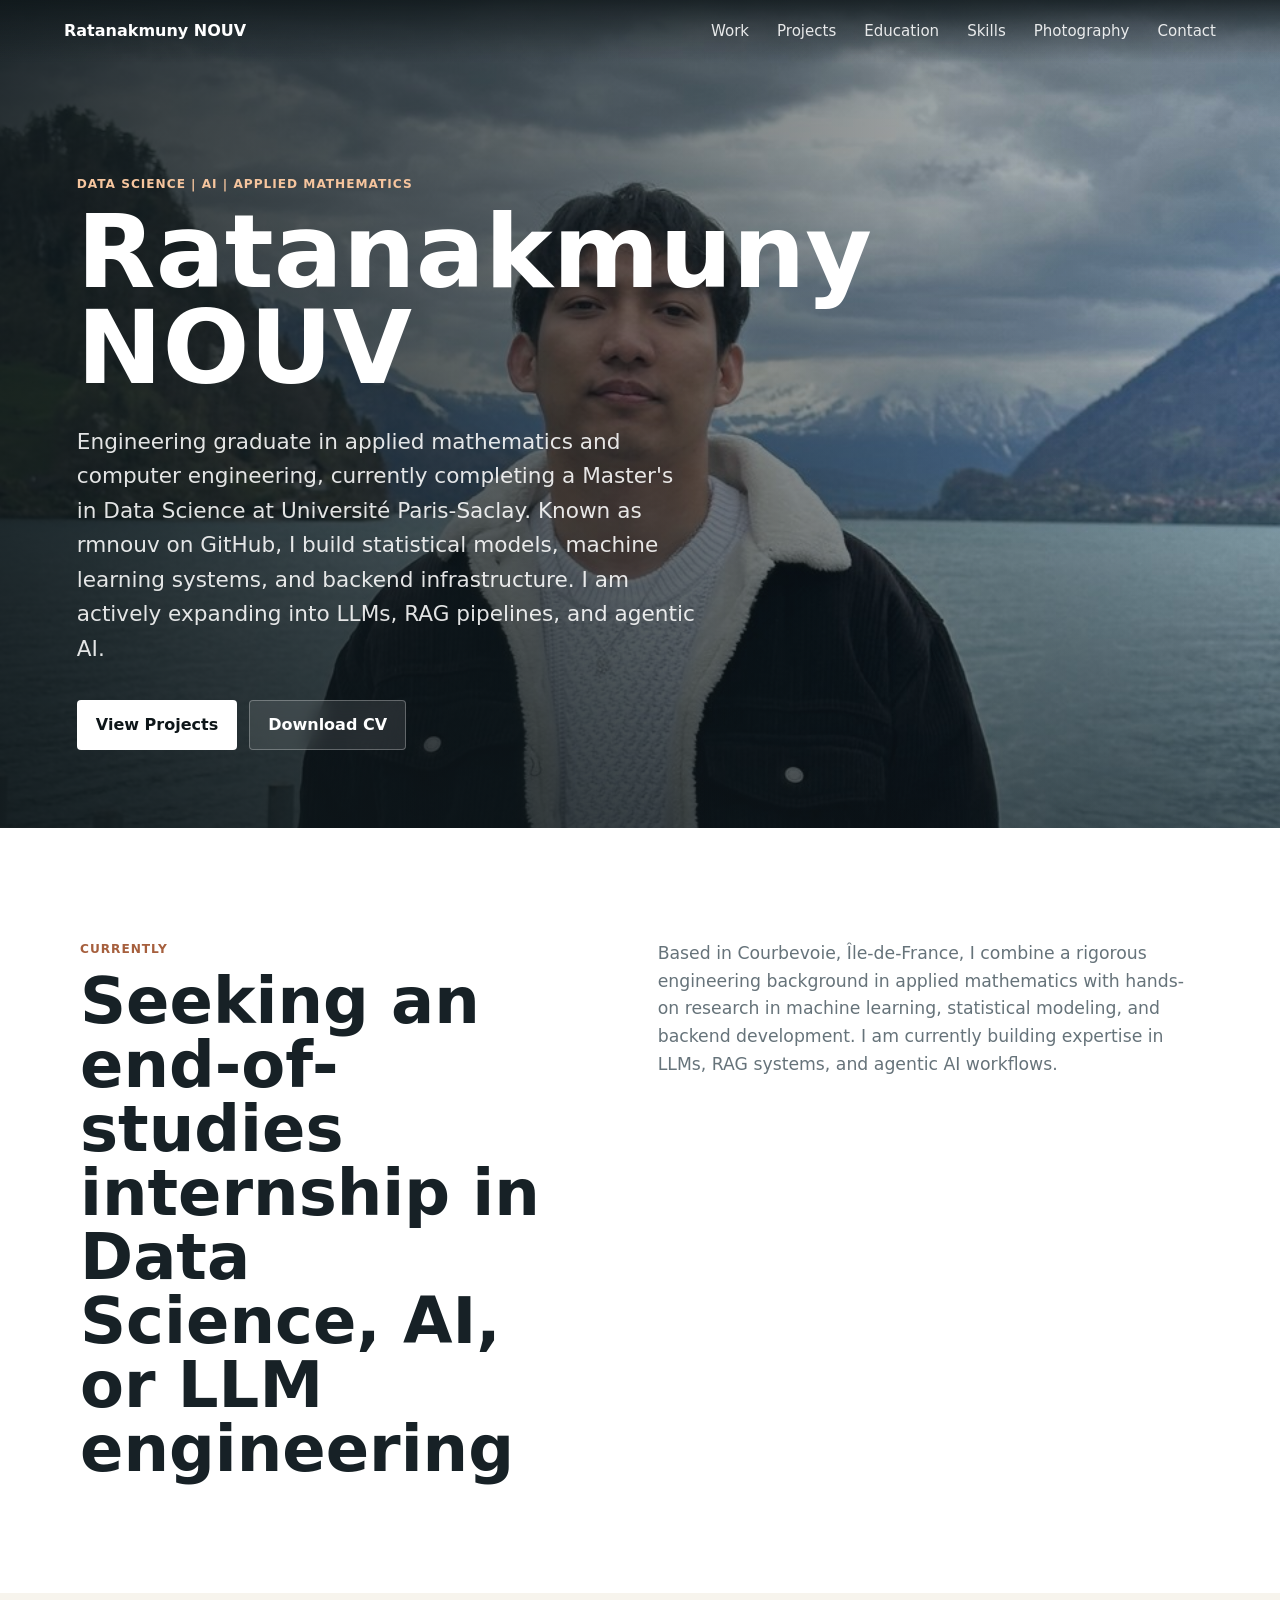
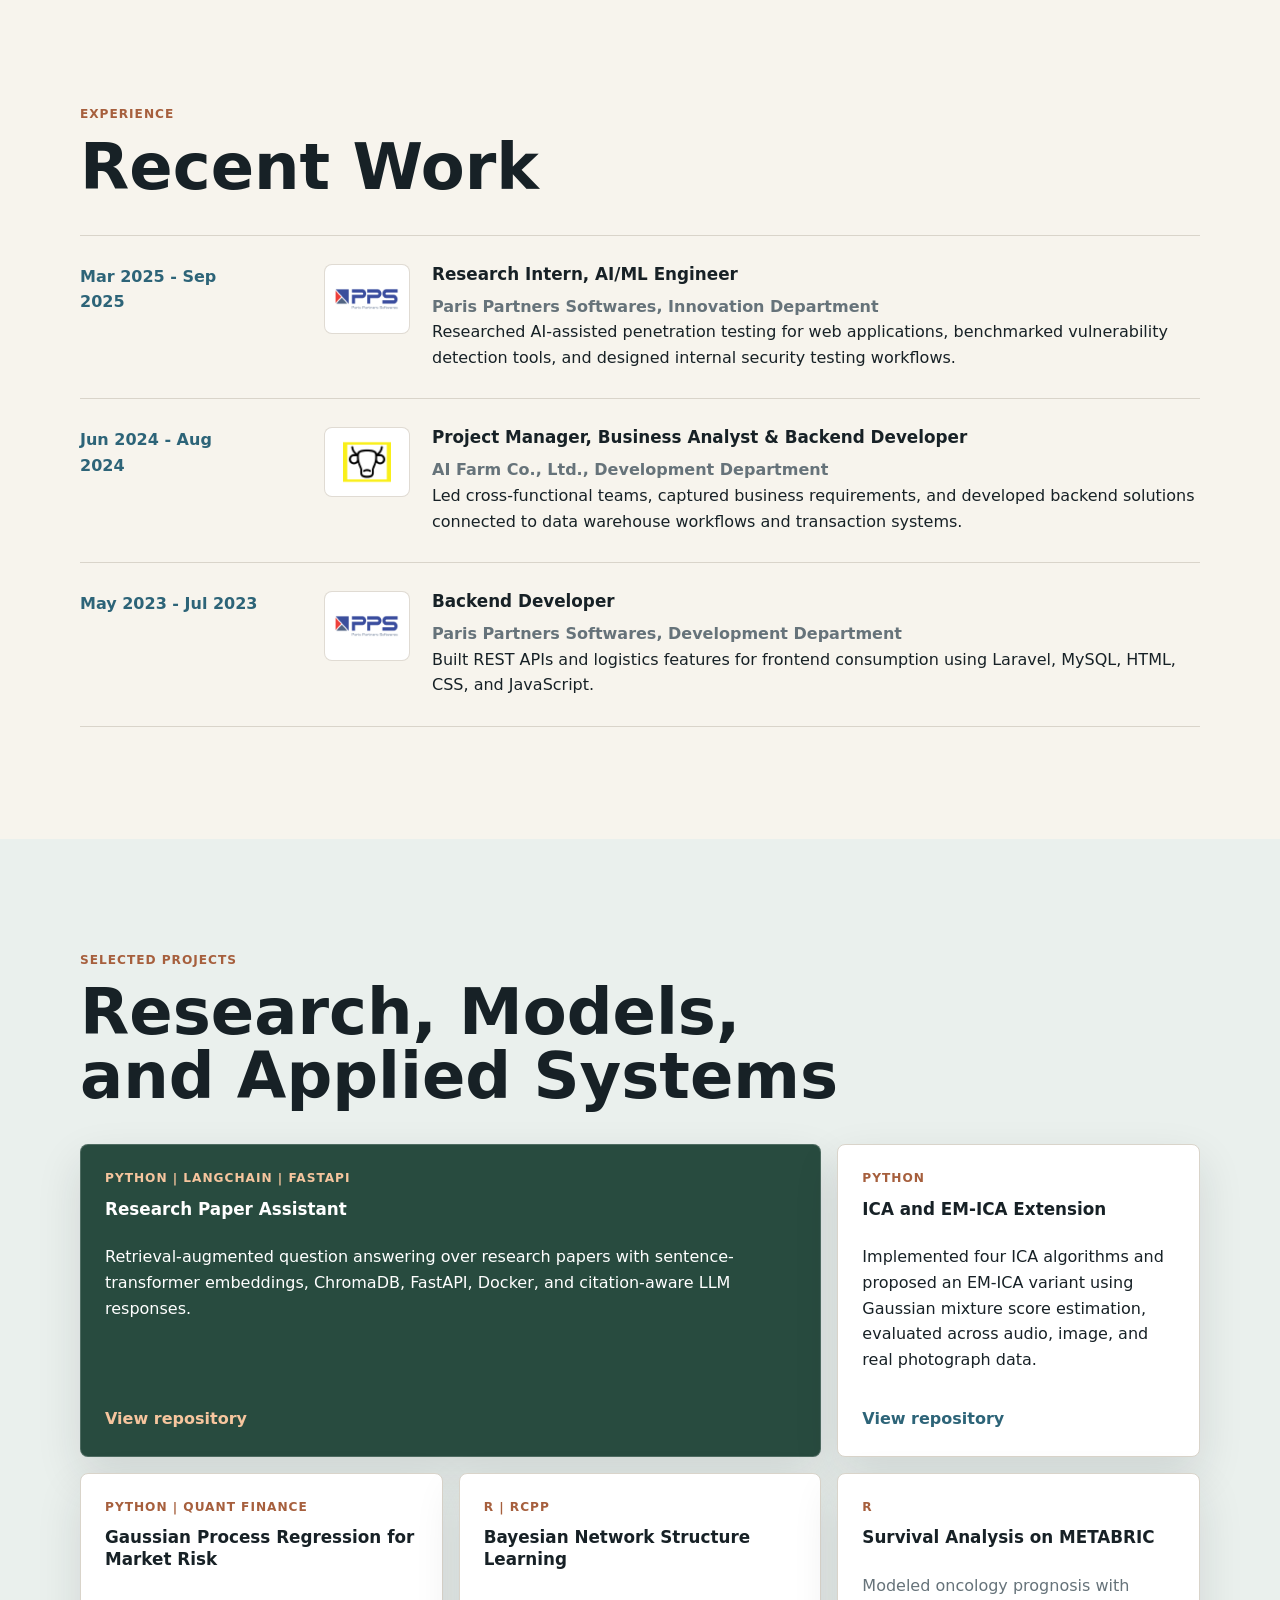
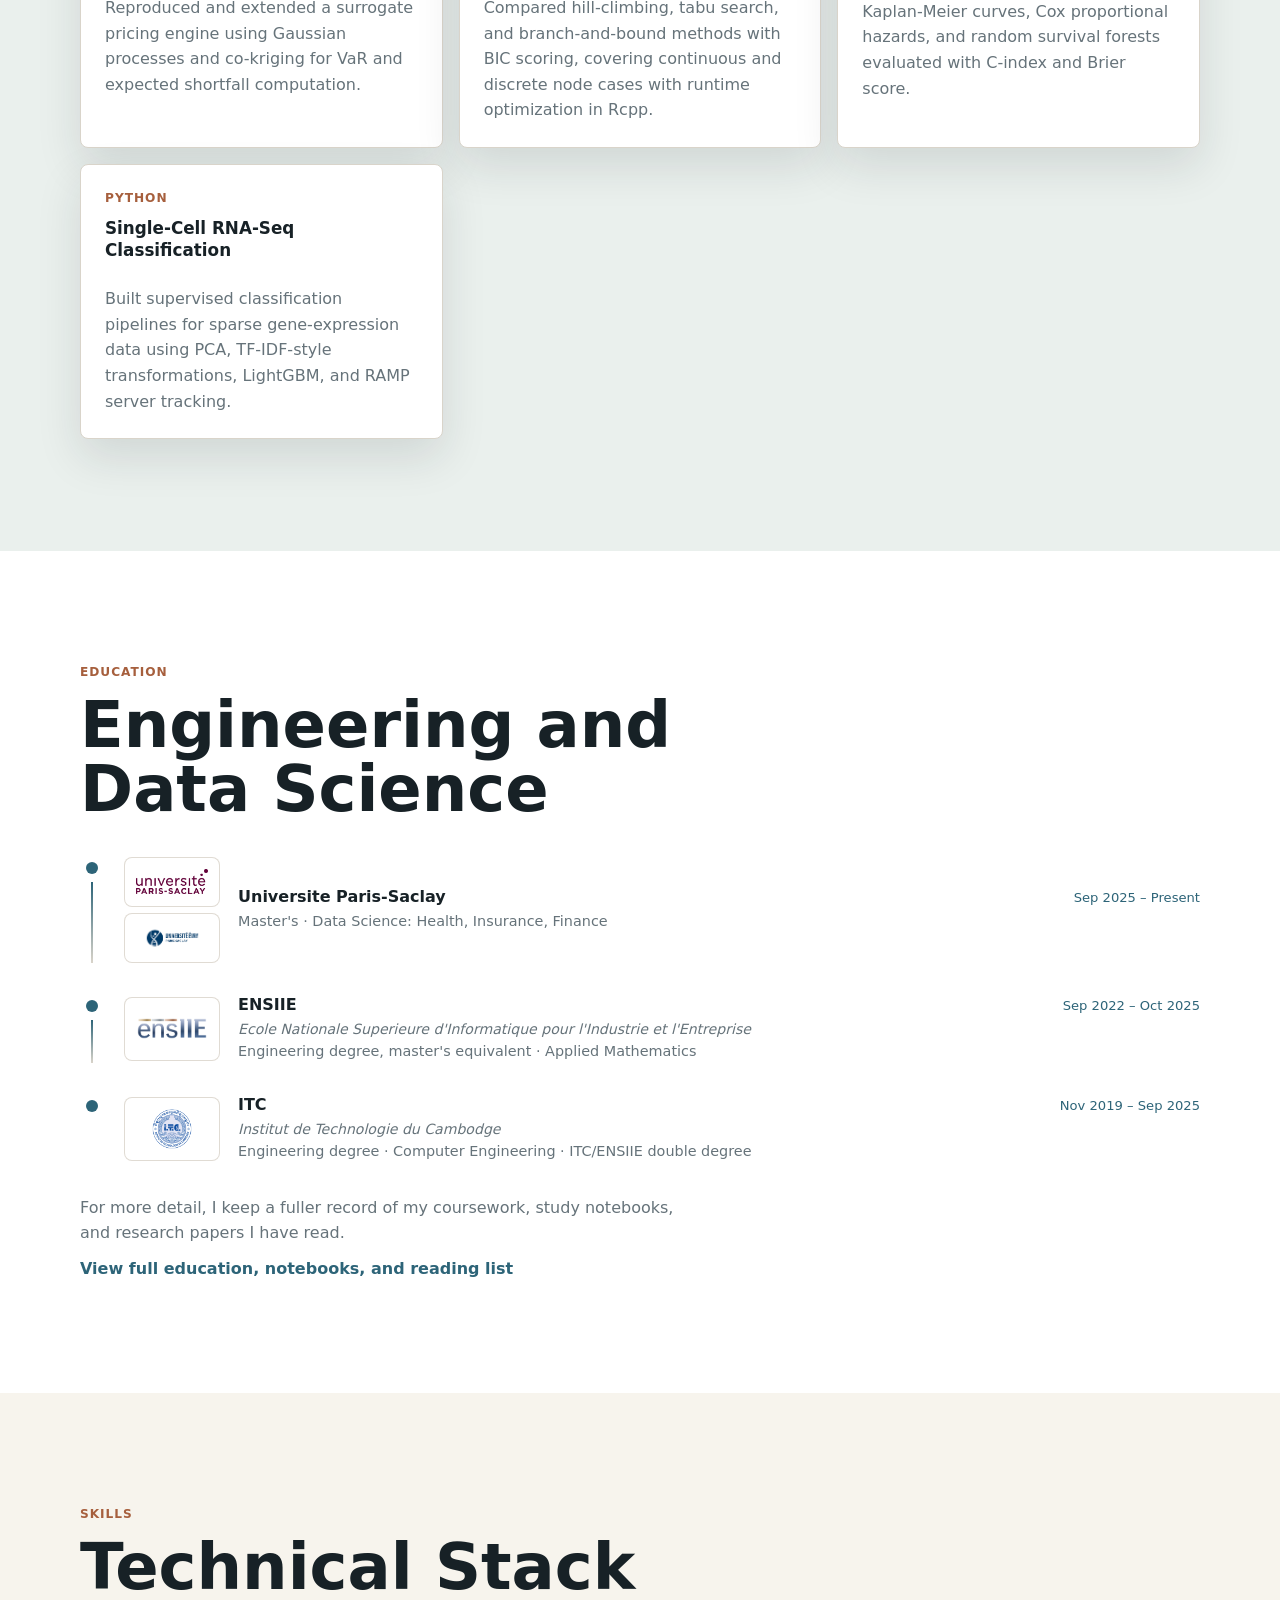
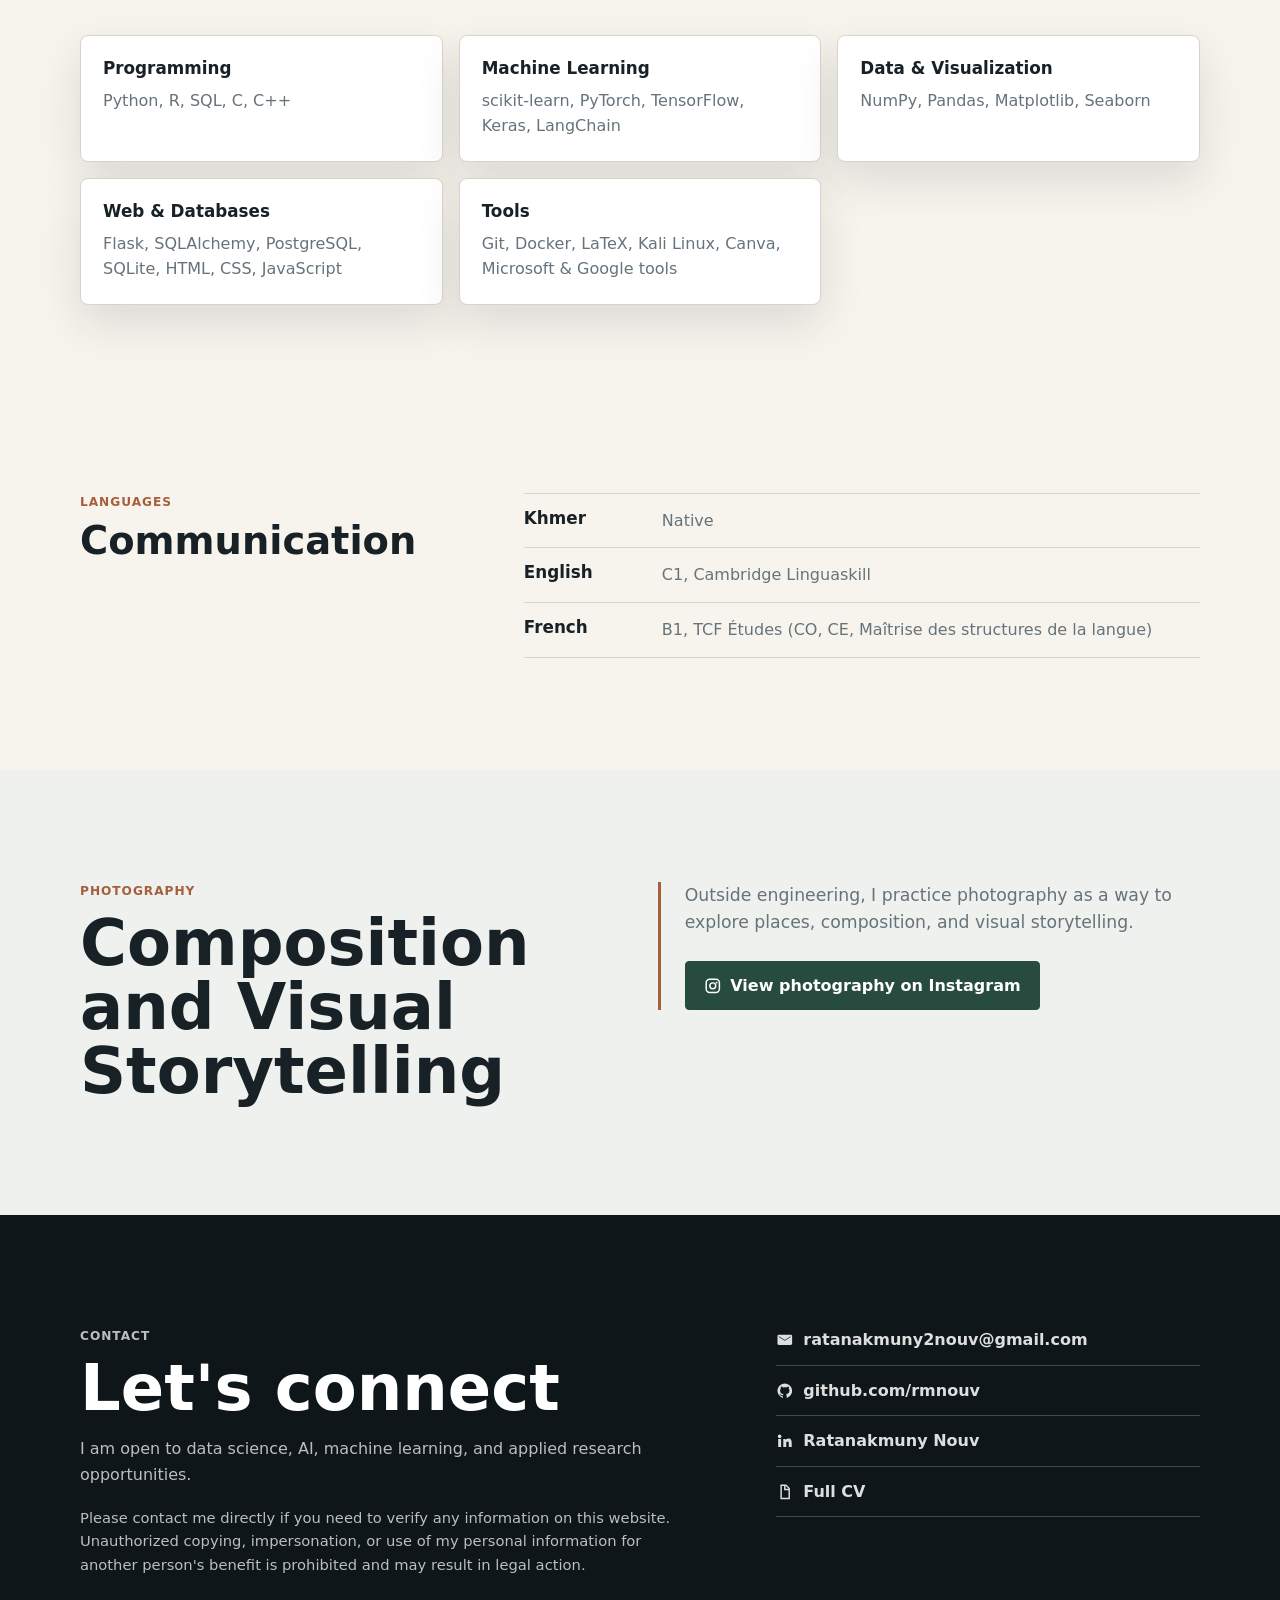
==== commit dd70a240: "Update contact" ====
--- a/index.html
+++ b/index.html
@@ -422,6 +422,11 @@
           <p>
             I am open to data science, AI, machine learning, and applied research opportunities.
           </p>
+          <p class="contact-notice">
+            Please contact me directly if you need to verify any information on this website.
+            Unauthorized copying, impersonation, or use of my personal information for another
+            person's benefit is prohibited and may result in legal action.
+          </p>
         </div>
         <div class="contact-links">
           <a href="mailto:ratanakmuny2nouv@gmail.com">
--- a/styles.css
+++ b/styles.css
@@ -760,6 +760,11 @@
   color: rgba(255, 255, 255, 0.72);
 }
 
+.contact-notice {
+  margin-top: 18px;
+  font-size: 0.92rem;
+}
+
 .contact-links {
   display: grid;
   gap: 12px;
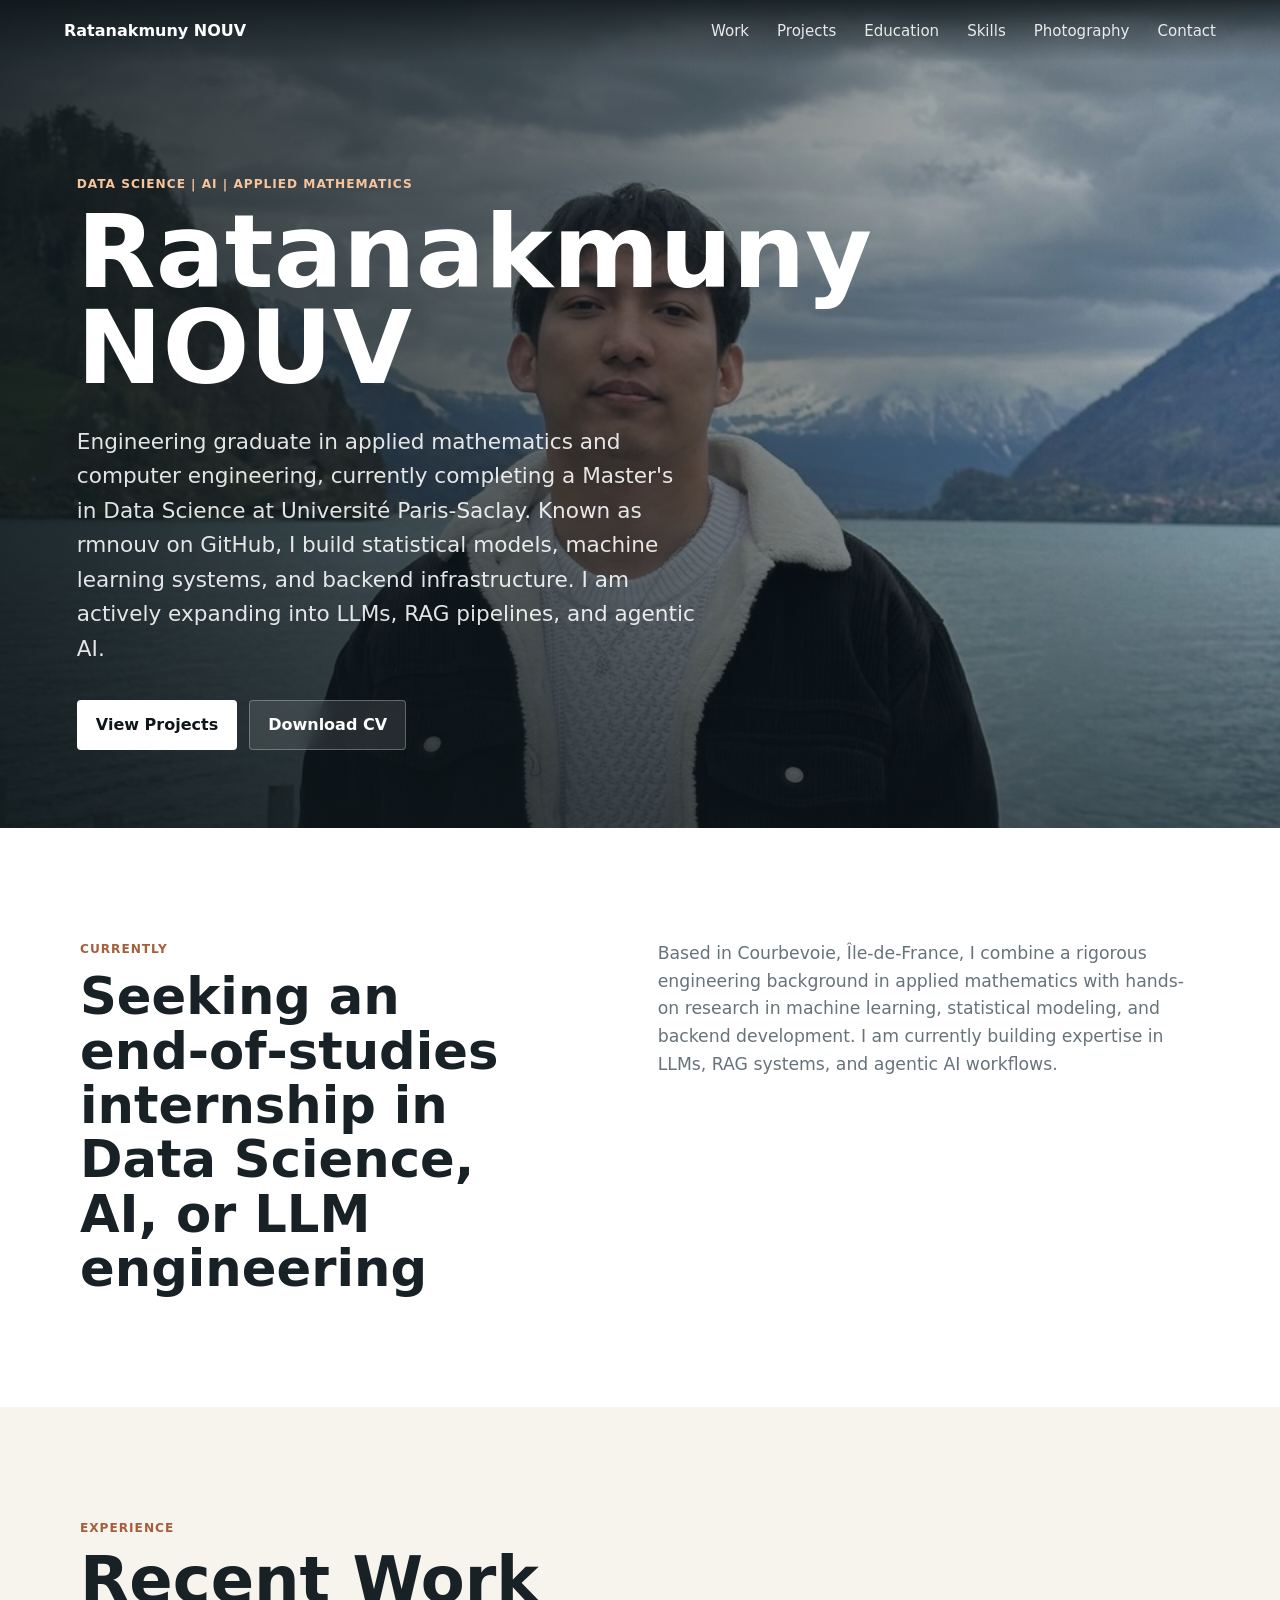
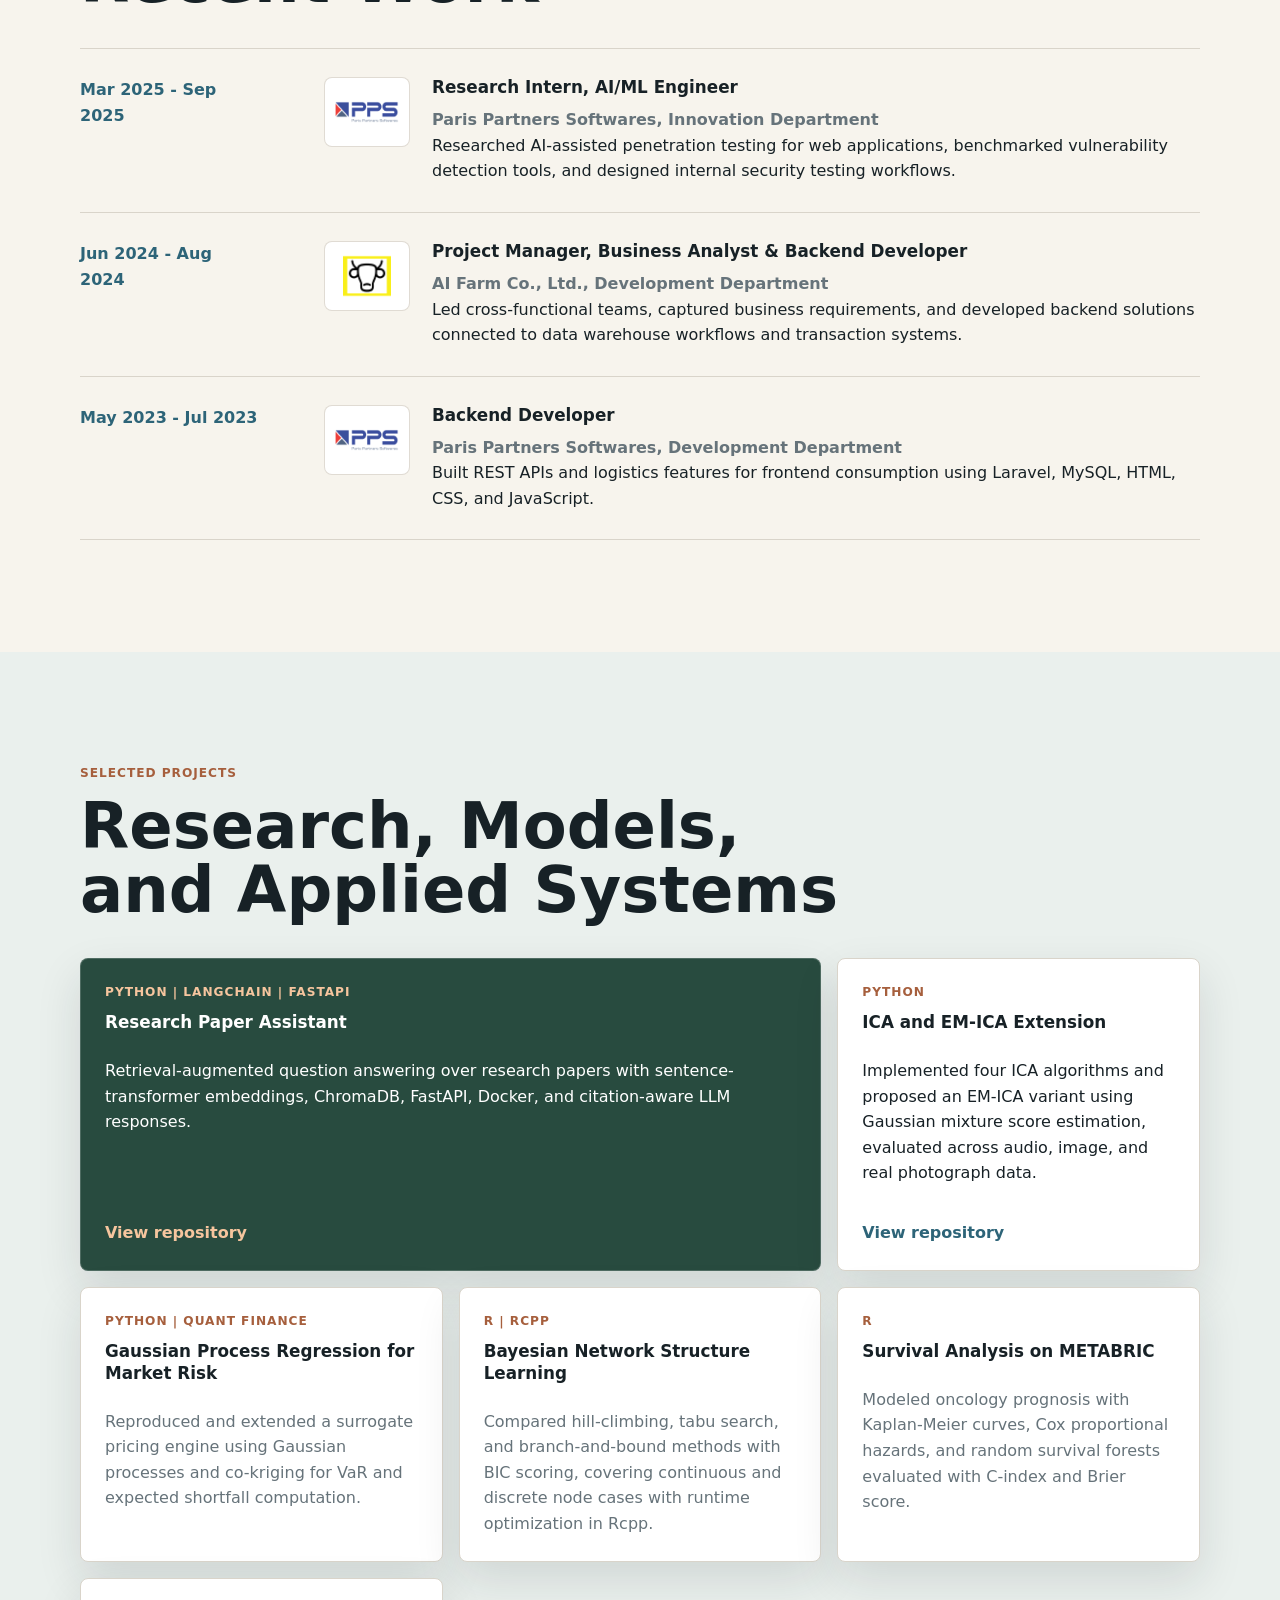
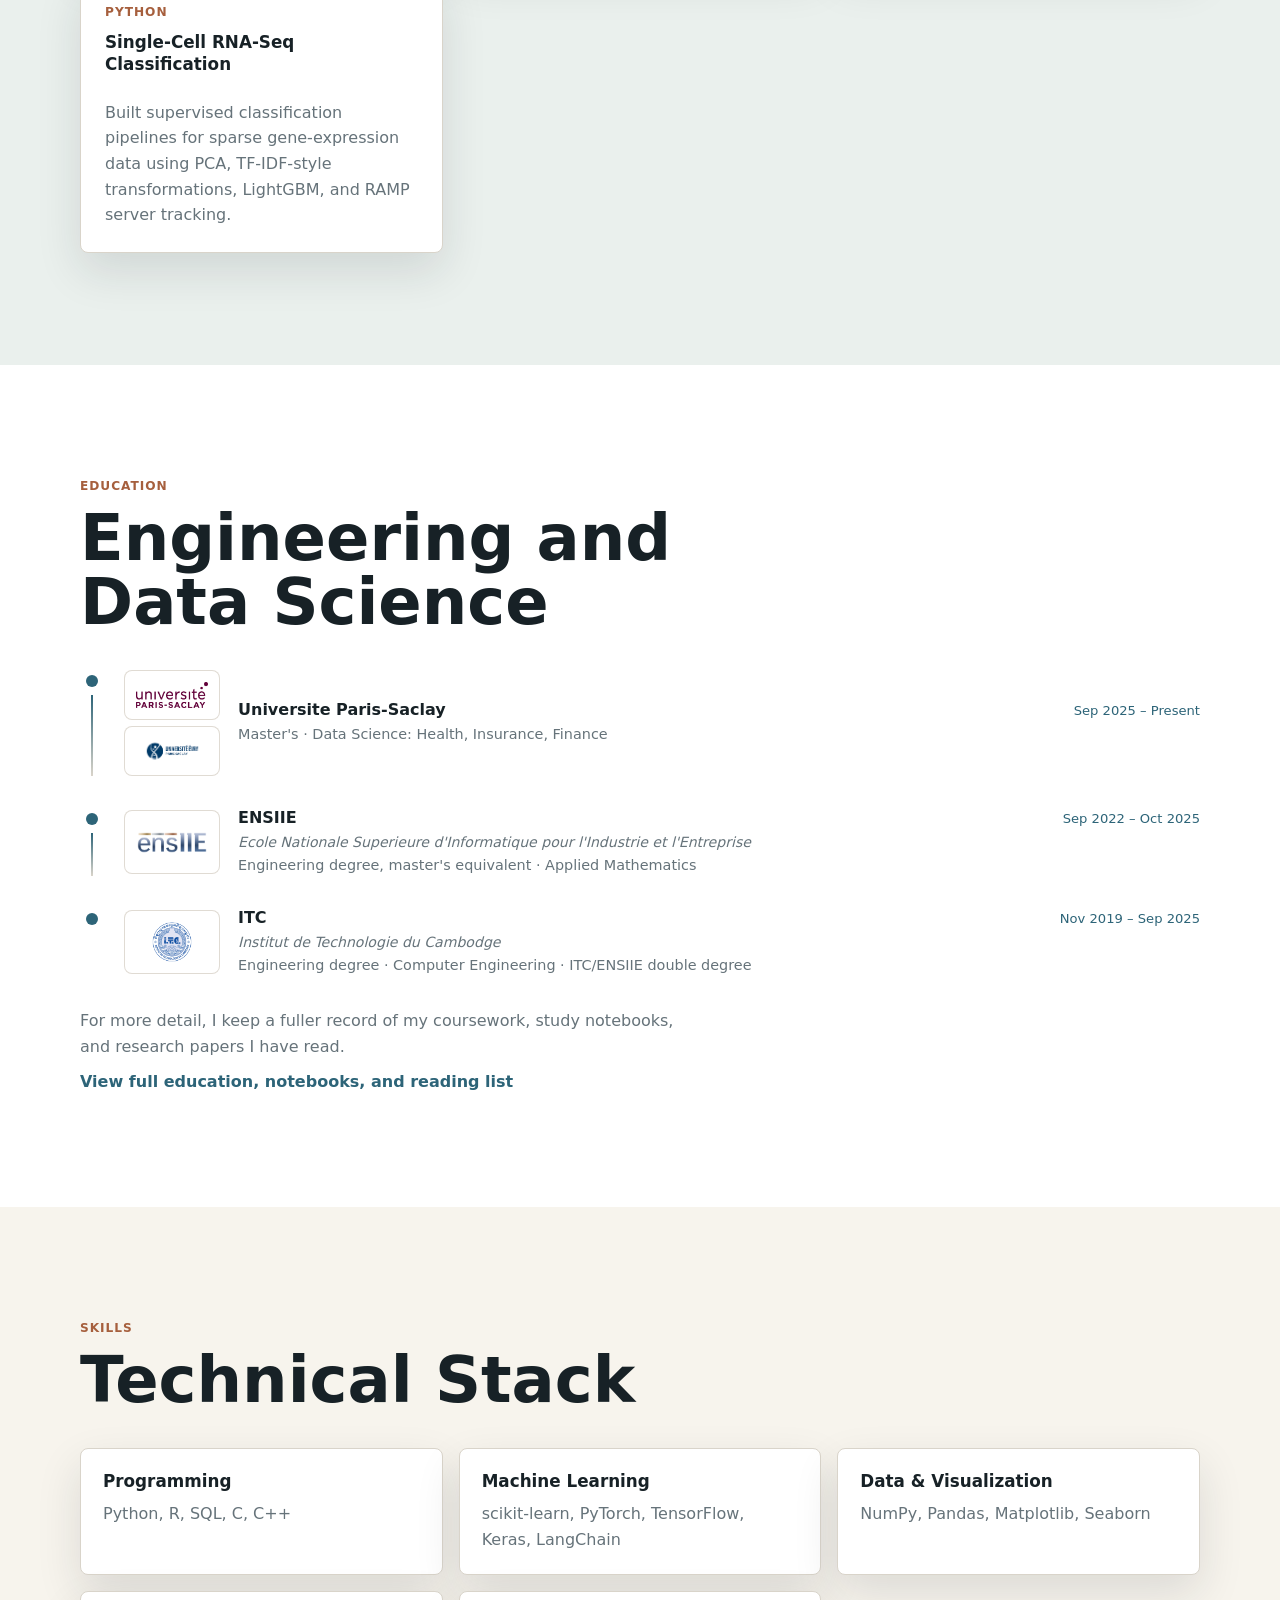
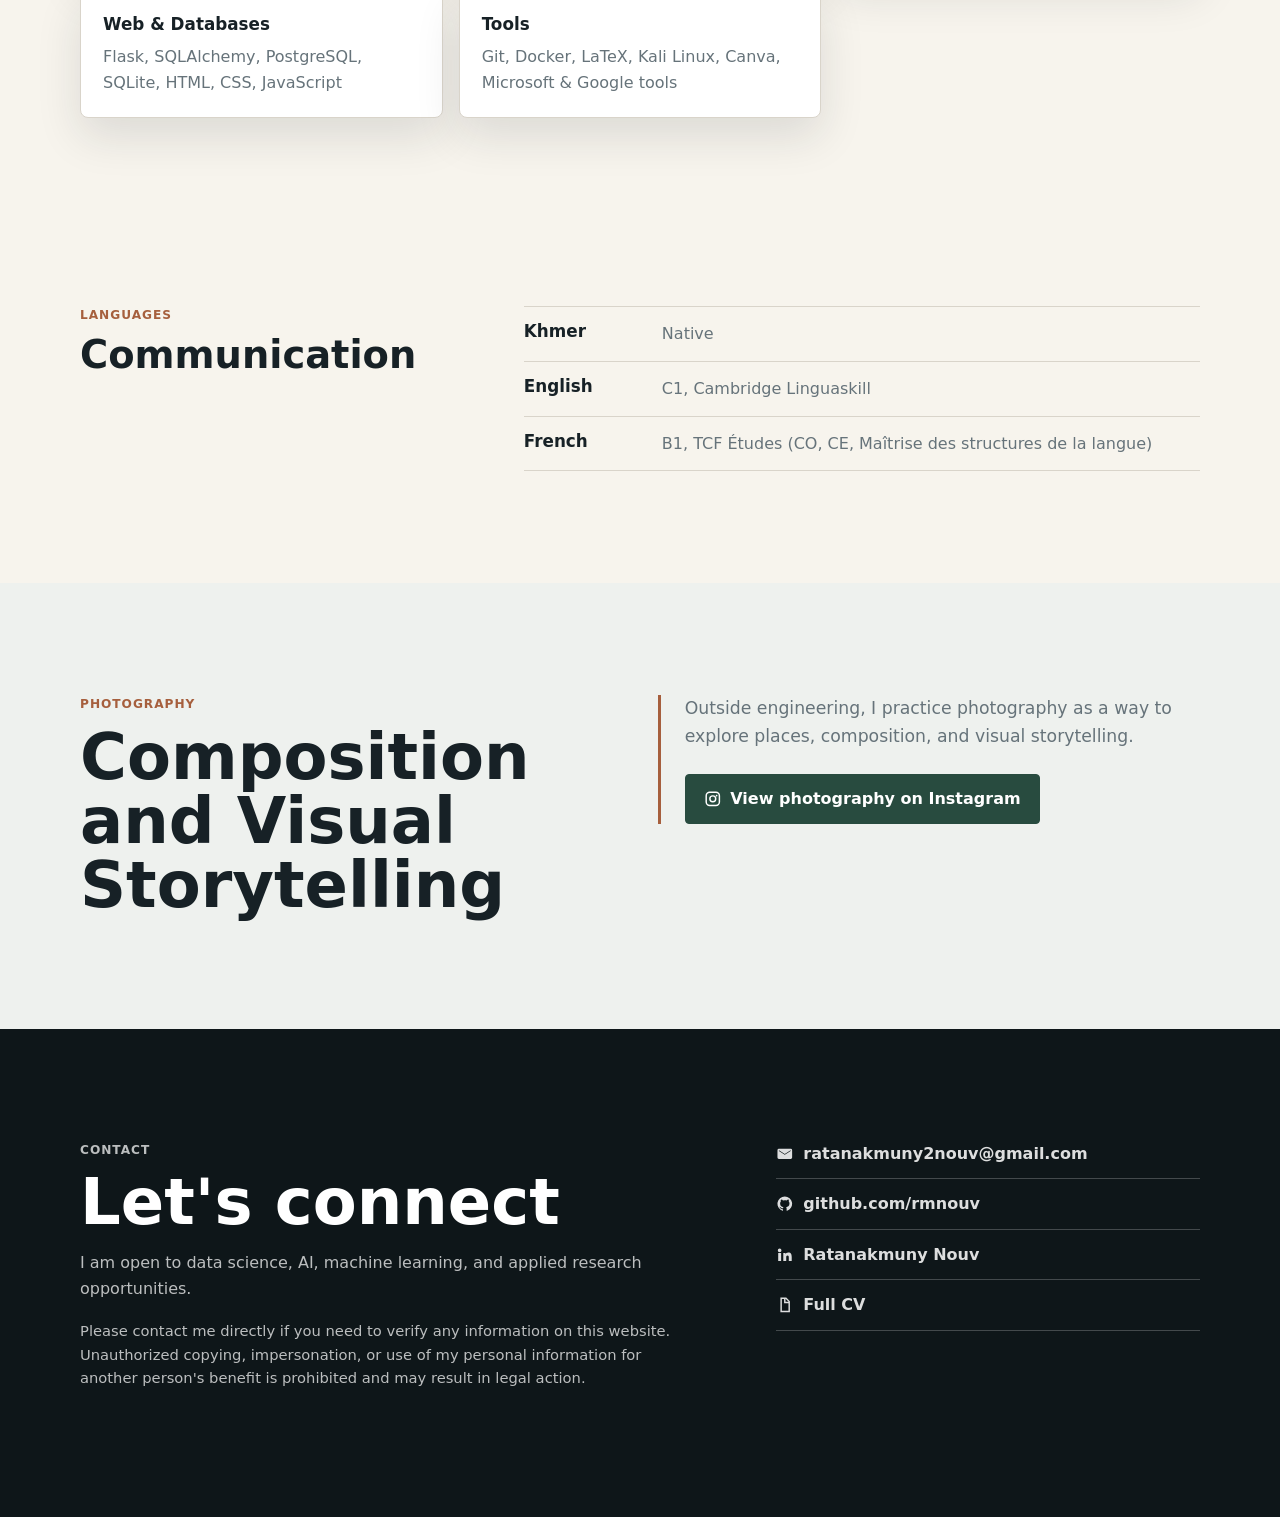
==== commit 14b26fda: "Update font" ====
--- a/index.html
+++ b/index.html
@@ -19,6 +19,8 @@
   <meta name="twitter:description" content="Official portfolio of Ratanakmuny NOUV, also known as rmnouv.">
   <meta name="twitter:image" content="https://rmnouv.github.io/profile.jpg">
   <title>Ratanakmuny NOUV | rmnouv | Official Portfolio</title>
+  <link rel="icon" href="profile-favicon.png" type="image/png">
+  <link rel="apple-touch-icon" href="profile-favicon.png">
   <link rel="stylesheet" href="styles.css">
   <script type="application/ld+json">
     {
@@ -136,7 +138,7 @@
       <div class="section-inner intro-grid">
         <div>
           <p class="section-kicker">Currently</p>
-          <h2>Seeking an end-of-studies internship in Data Science, AI, or LLM engineering</h2>
+          <h2>Seeking an end&#8209;of&#8209;studies internship in Data Science, AI, or LLM engineering</h2>
         </div>
         <p>
           Based in Courbevoie, Île-de-France, I combine a rigorous engineering background in applied mathematics with hands-on research in machine learning, statistical modeling, and backend development. I am currently building expertise in LLMs, RAG systems, and agentic AI workflows.
--- a/styles.css
+++ b/styles.css
@@ -134,7 +134,7 @@
 h2,
 h3,
 p {
-  overflow-wrap: anywhere;
+  overflow-wrap: break-word;
 }
 
 h1 {
@@ -217,6 +217,12 @@
   align-items: start;
 }
 
+.intro-grid h2 {
+  max-width: 680px;
+  font-size: clamp(2.1rem, 4vw, 3.55rem);
+  line-height: 1.06;
+}
+
 .intro-grid p:last-child {
   margin: 0;
   color: var(--muted);
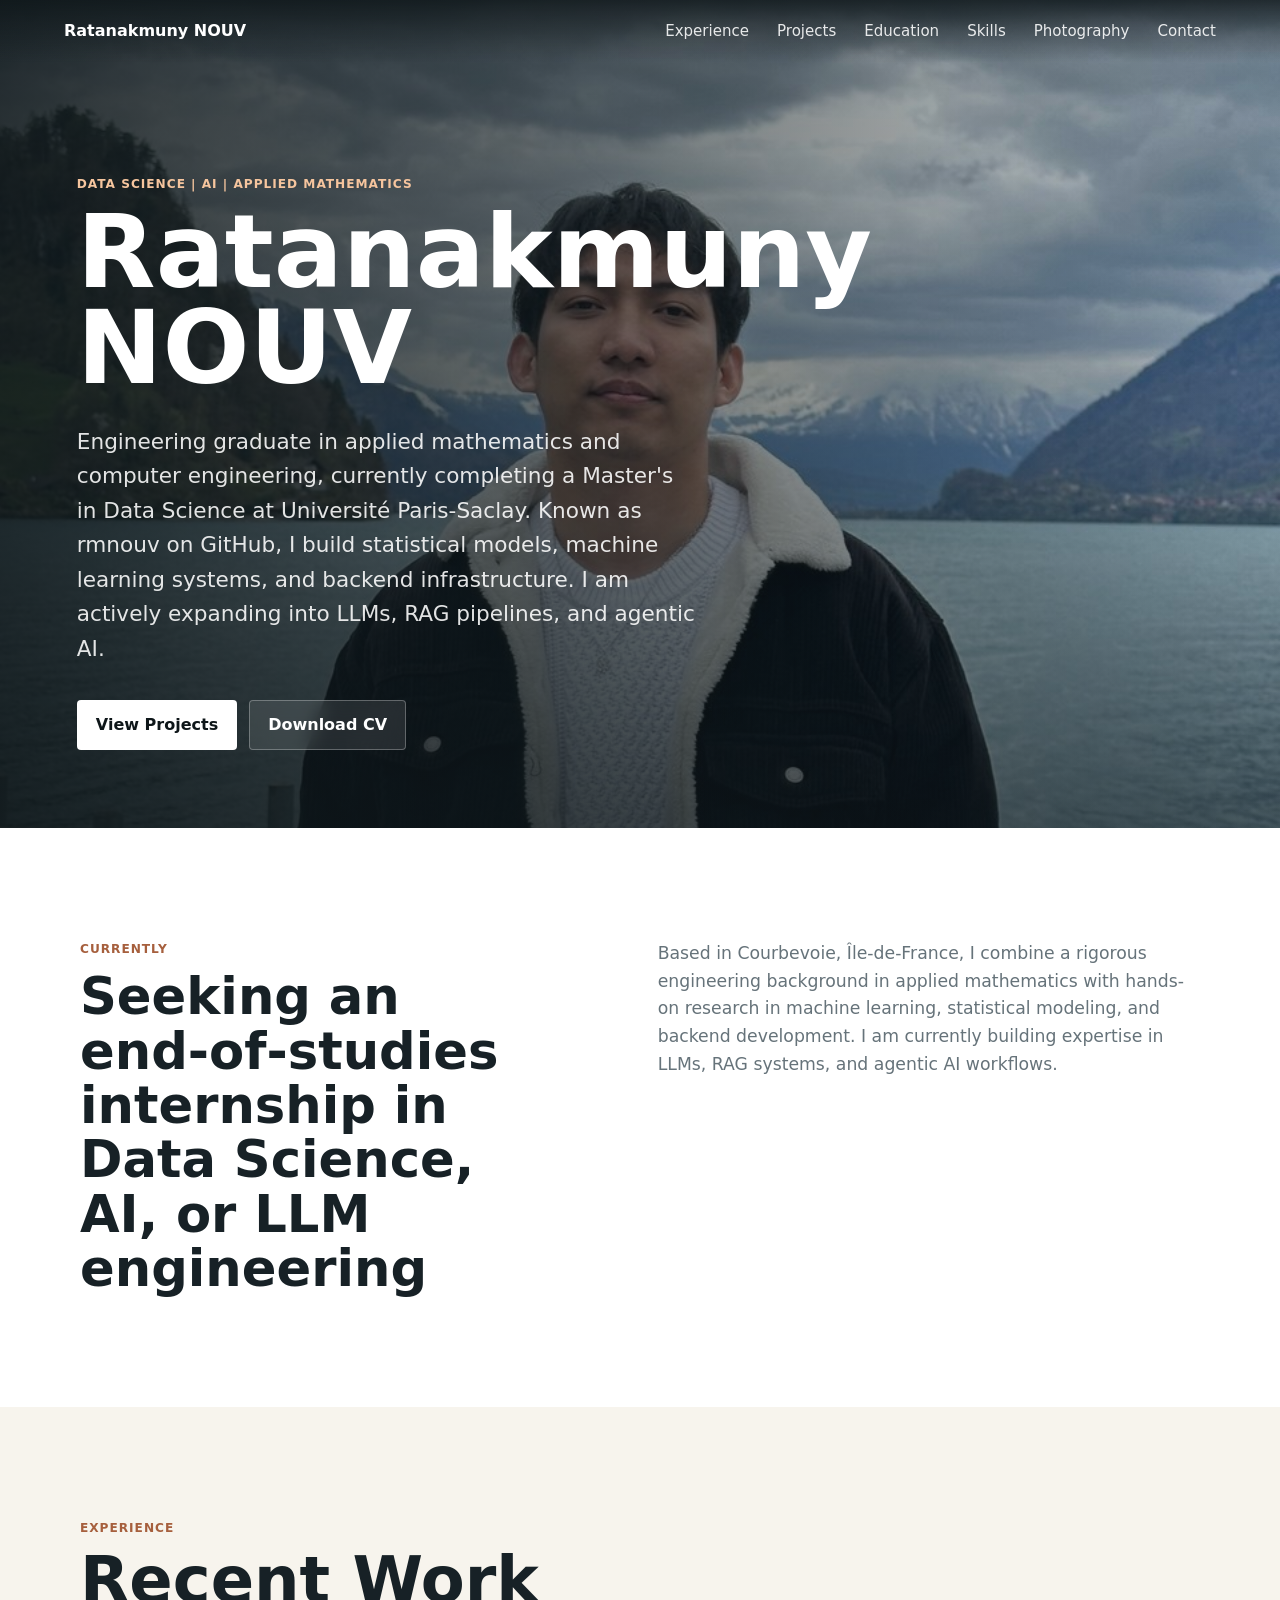
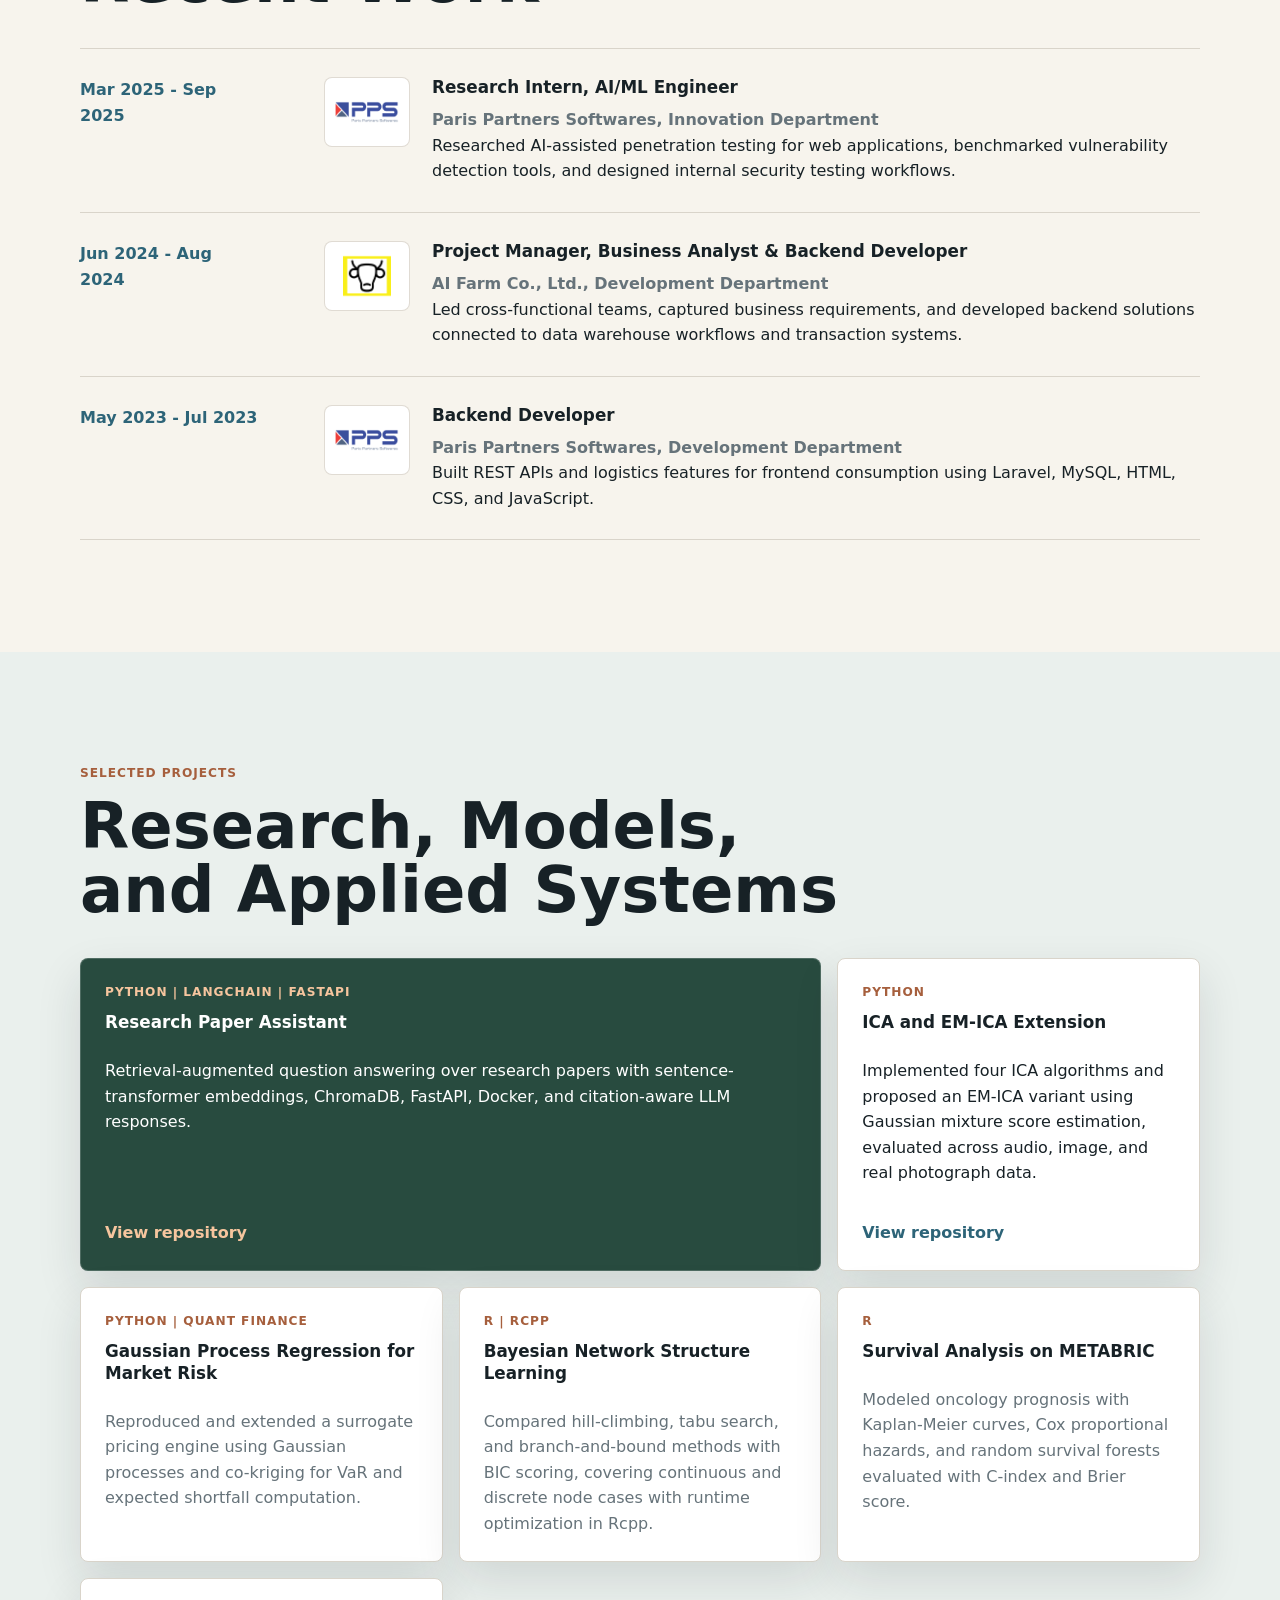
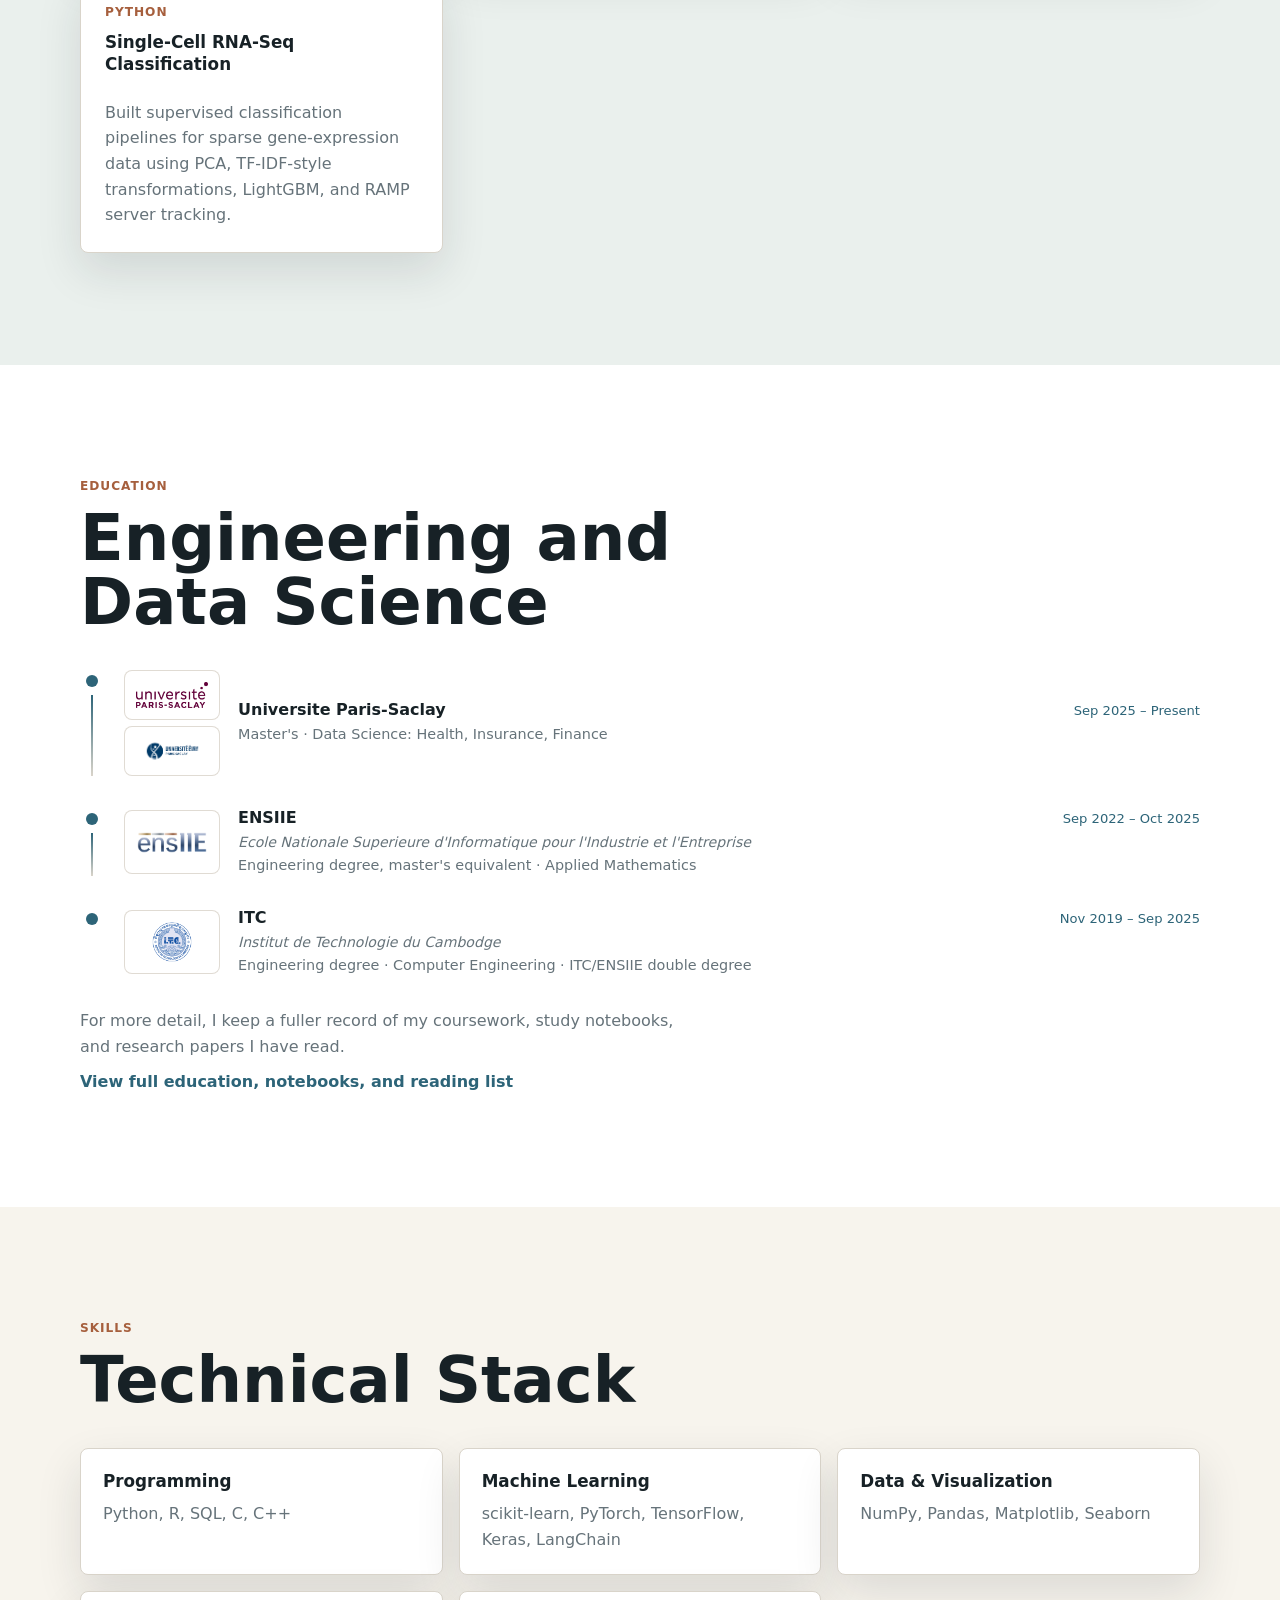
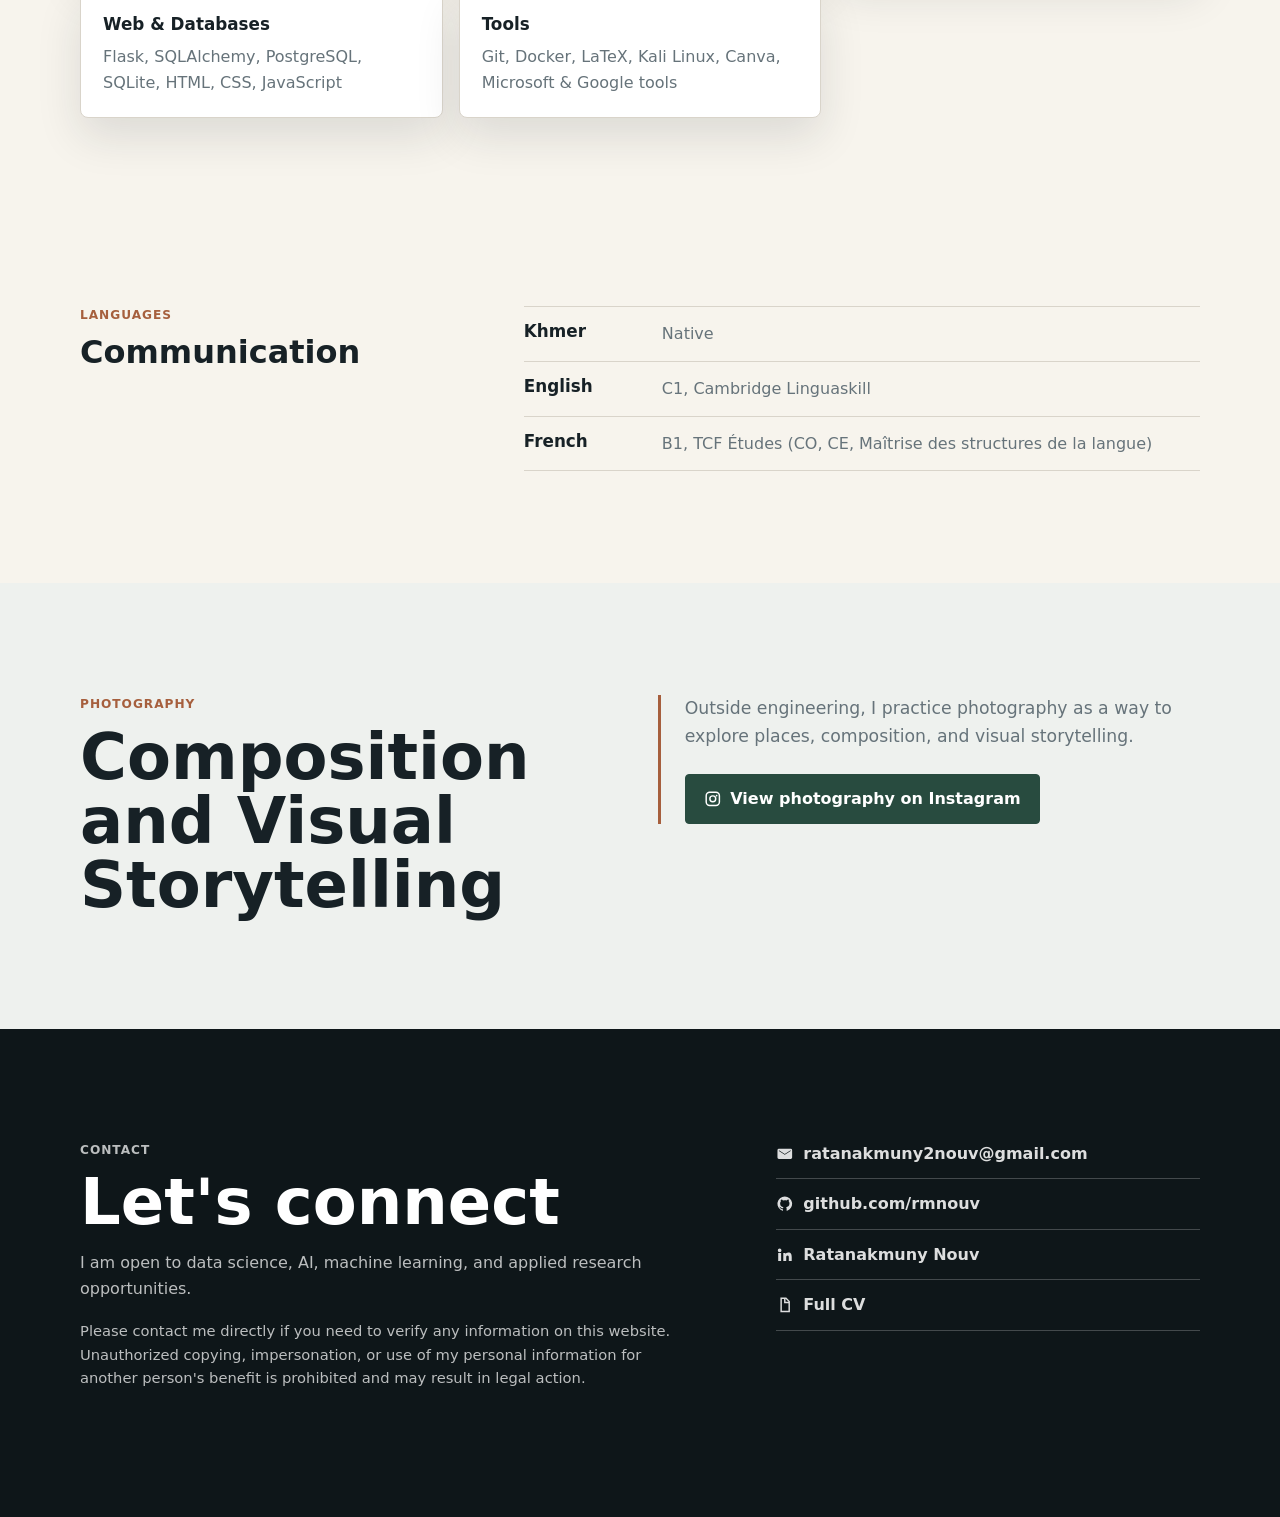
==== commit fdc17c5f: "Update header from Work to Experience" ====
--- a/index.html
+++ b/index.html
@@ -108,7 +108,7 @@
   <header class="site-header">
     <a class="brand" href="#top">Ratanakmuny NOUV</a>
     <nav class="nav" aria-label="Main navigation">
-      <a href="#work">Work</a>
+      <a href="#work">Experience</a>
       <a href="#projects">Projects</a>
       <a href="#education">Education</a>
       <a href="#skills">Skills</a>
--- a/styles.css
+++ b/styles.css
@@ -723,7 +723,7 @@
 }
 
 .languages-inner h2 {
-  font-size: clamp(1.8rem, 3vw, 3.1rem);
+  font-size: clamp(1.8rem, 2.5vw, 2.4rem);
 }
 
 .language-list {
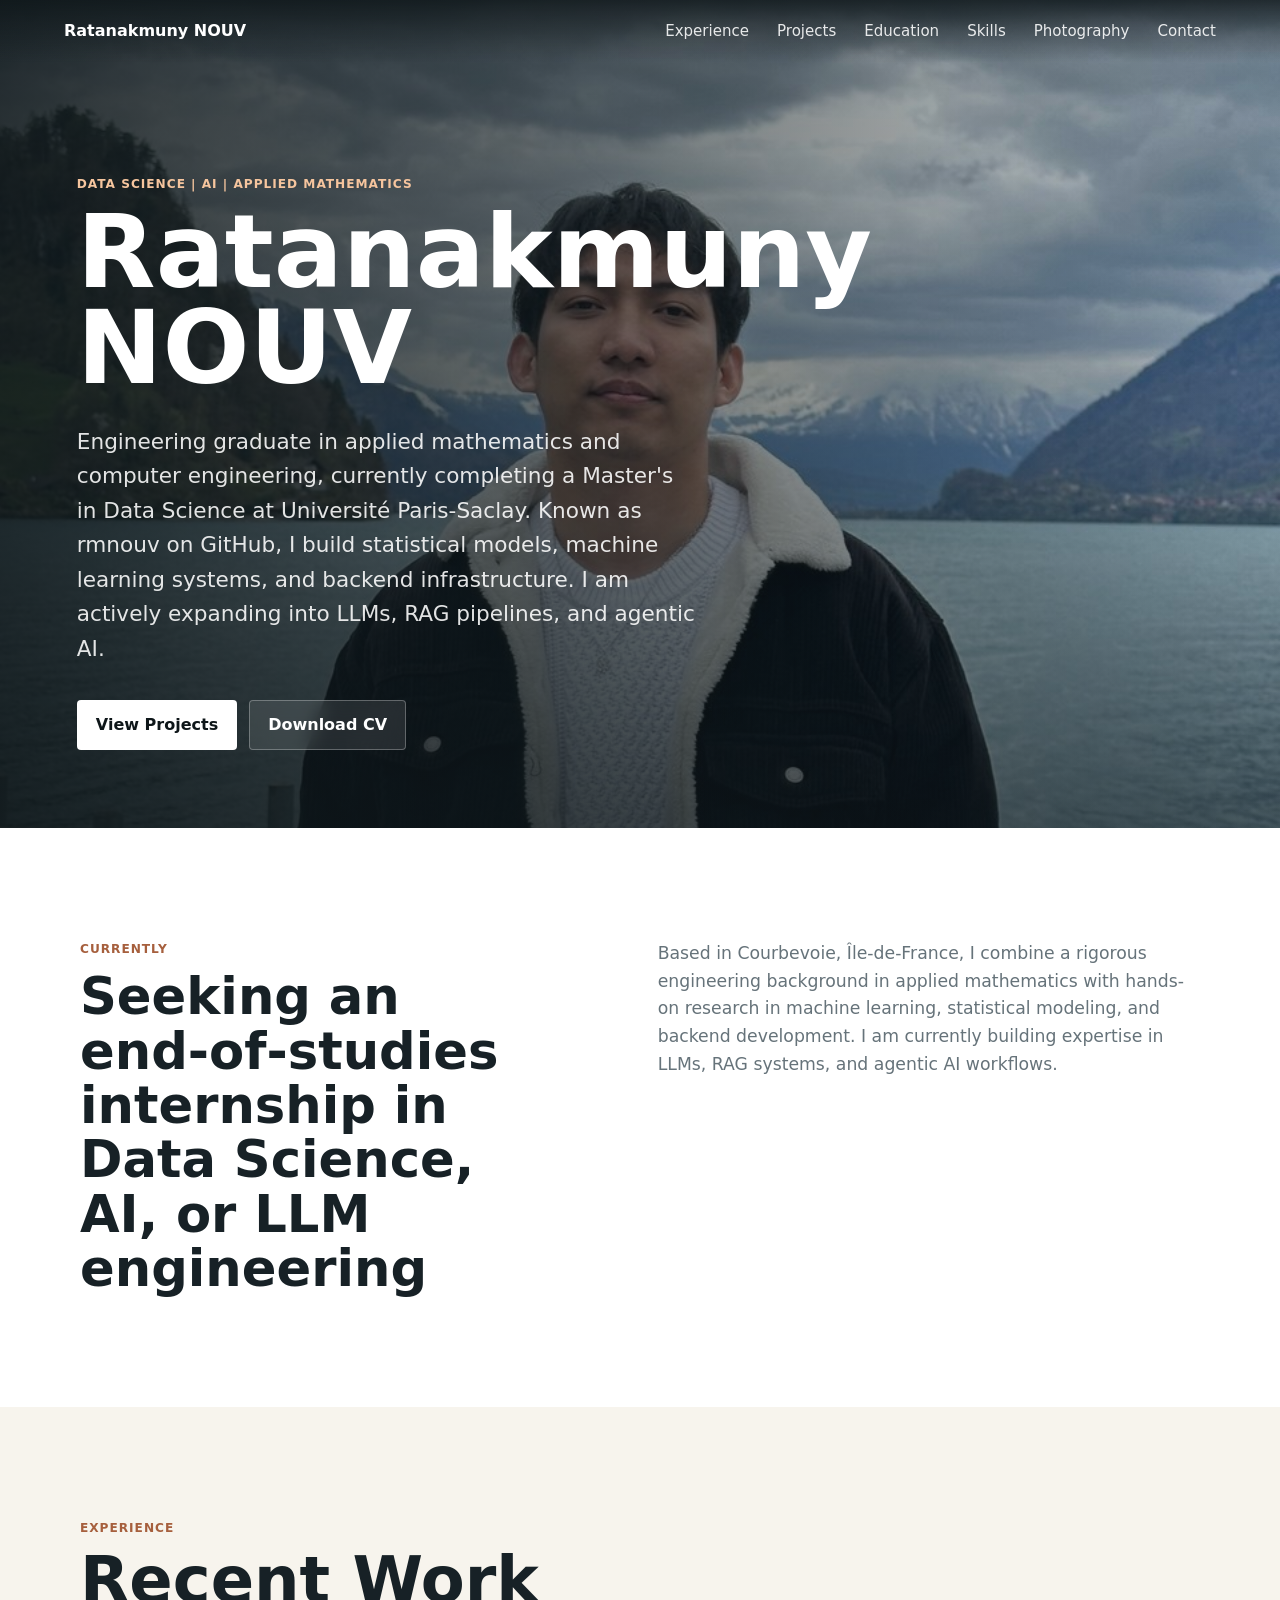
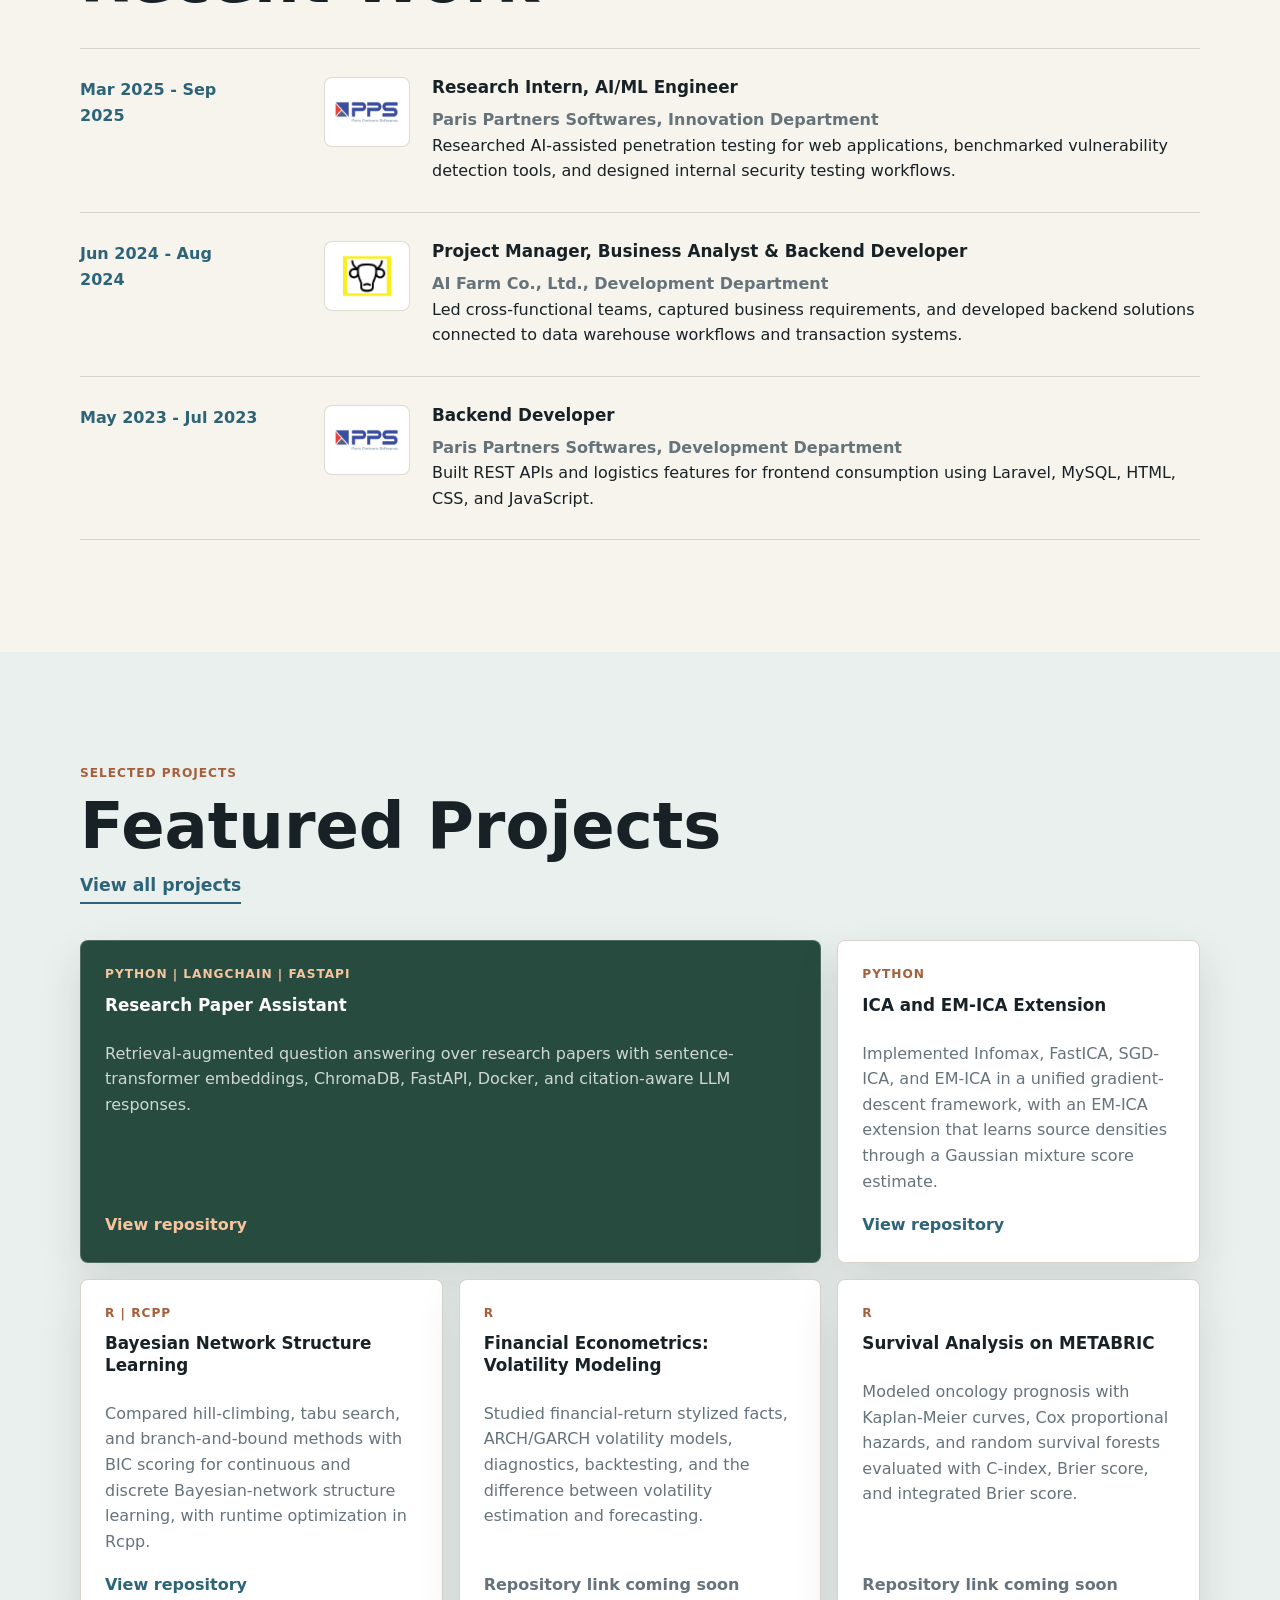
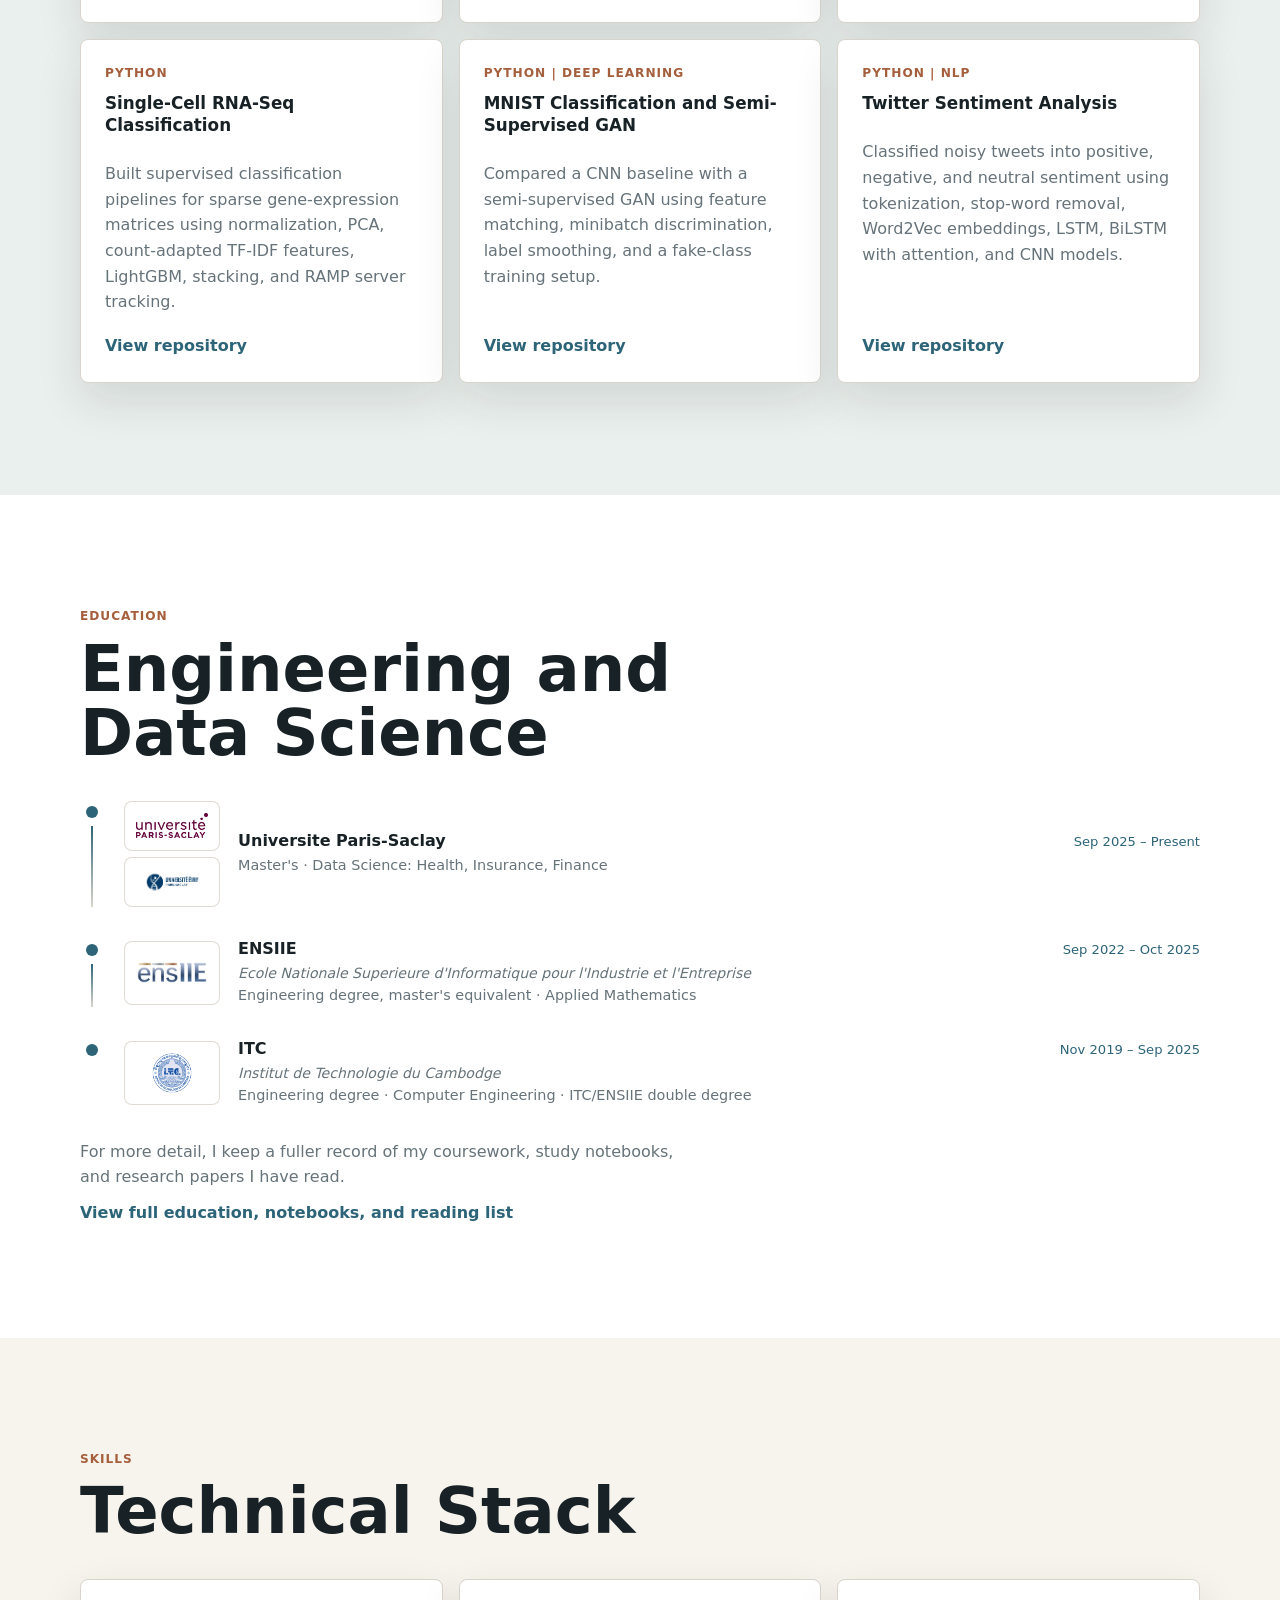
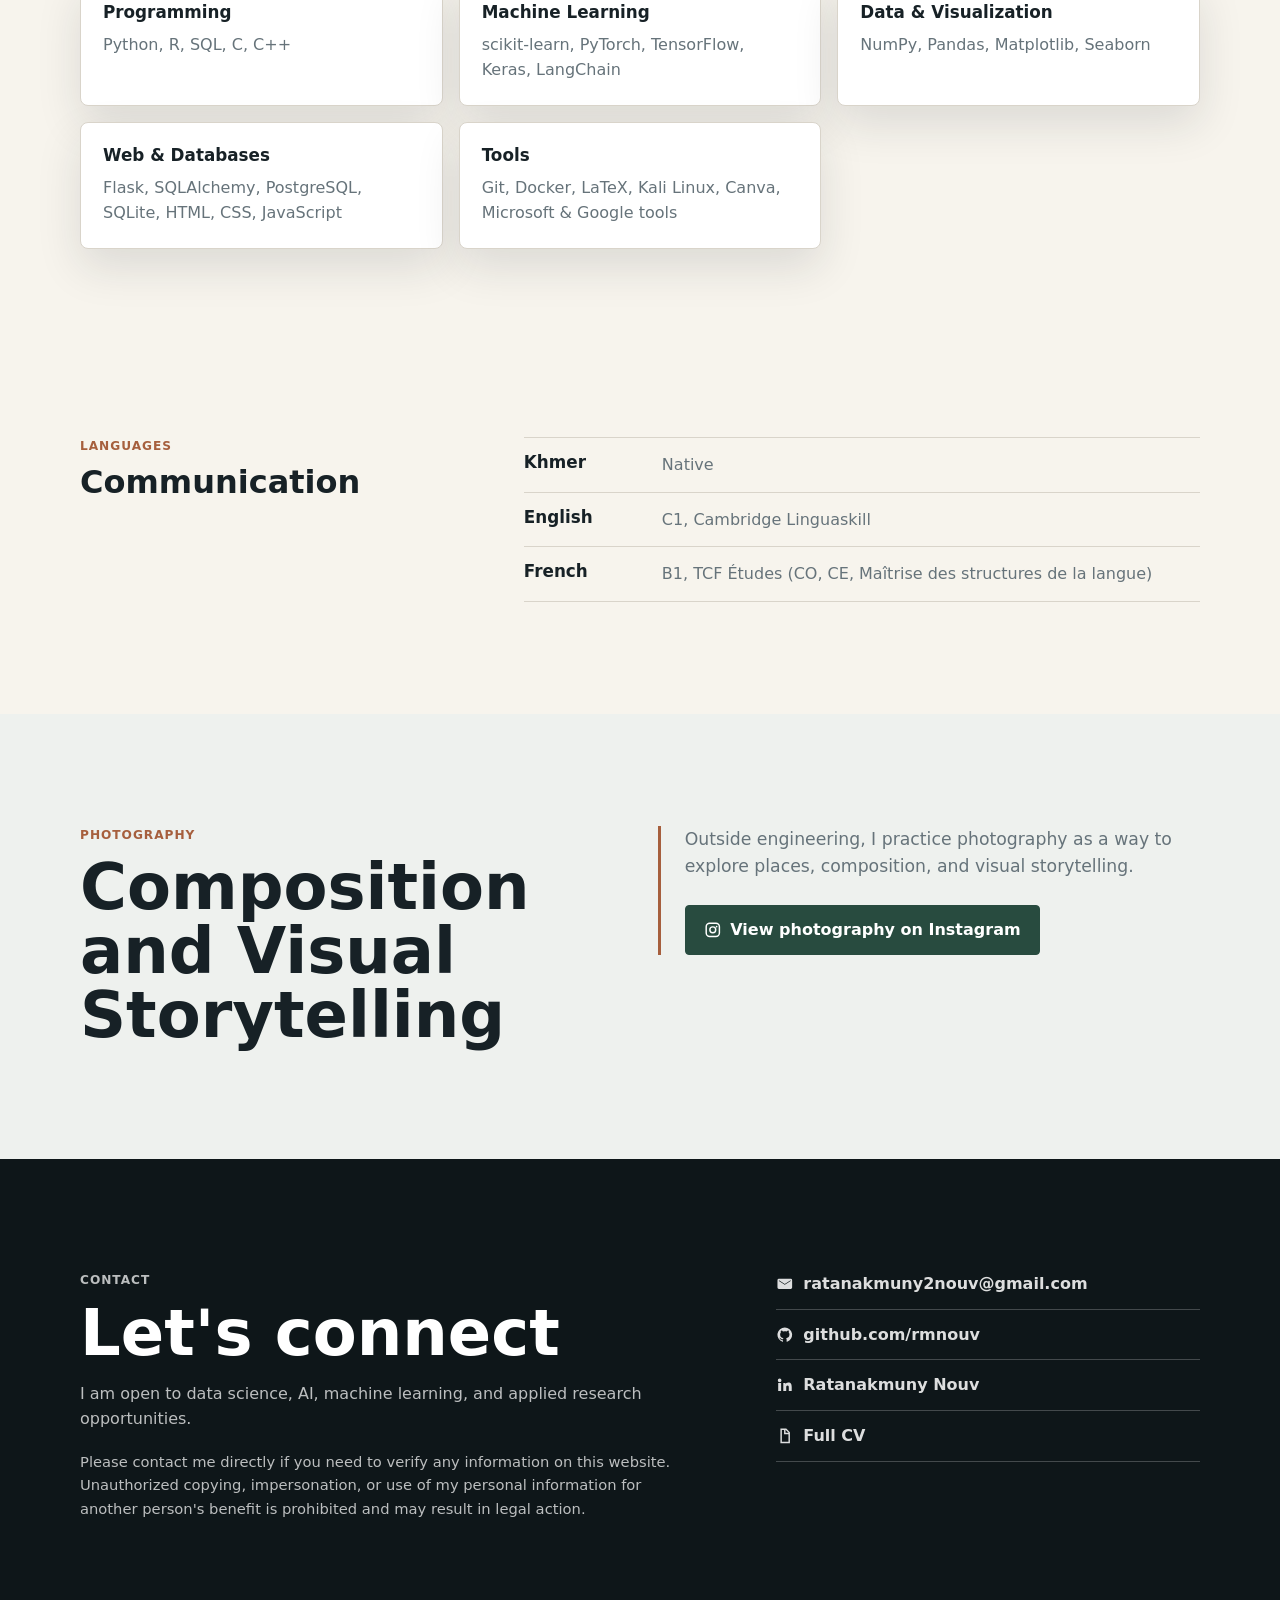
==== commit ed4c20fd: "Update add project page" ====
--- a/index.html
+++ b/index.html
@@ -109,12 +109,17 @@
     <a class="brand" href="#top">Ratanakmuny NOUV</a>
     <nav class="nav" aria-label="Main navigation">
       <a href="#work">Experience</a>
-      <a href="#projects">Projects</a>
+      <a href="projects.html">Projects</a>
       <a href="#education">Education</a>
       <a href="#skills">Skills</a>
       <a href="#photography">Photography</a>
       <a href="#contact">Contact</a>
     </nav>
+    <button class="nav-toggle" aria-label="Toggle navigation" aria-expanded="false">
+      <span></span>
+      <span></span>
+      <span></span>
+    </button>
   </header>
 
   <main id="top">
@@ -209,60 +214,10 @@
       <div class="section-inner">
         <div class="section-heading">
           <p class="section-kicker">Selected Projects</p>
-          <h2>Research, Models, and Applied Systems</h2>
-        </div>
-        <div class="project-grid">
-          <article class="project-card featured">
-            <p class="tag">Python | LangChain | FastAPI</p>
-            <h3>Research Paper Assistant</h3>
-            <p>
-              Retrieval-augmented question answering over research papers with sentence-transformer
-              embeddings, ChromaDB, FastAPI, Docker, and citation-aware LLM responses.
-            </p>
-            <a class="project-link" href="https://github.com/rmnouv/Research-Paper-Assistant-Project" target="_blank" rel="noreferrer">View repository</a>
-          </article>
-          <article class="project-card">
-            <p class="tag">Python</p>
-            <h3>ICA and EM-ICA Extension</h3>
-            <p>
-              Implemented four ICA algorithms and proposed an EM-ICA variant using Gaussian
-              mixture score estimation, evaluated across audio, image, and real photograph data.
-            </p>
-            <a class="project-link" href="https://github.com/rmnouv/M2DimensionReduction" target="_blank" rel="noreferrer">View repository</a>
-          </article>
-          <article class="project-card">
-            <p class="tag">Python | Quant Finance</p>
-            <h3>Gaussian Process Regression for Market Risk</h3>
-            <p>
-              Reproduced and extended a surrogate pricing engine using Gaussian processes and
-              co-kriging for VaR and expected shortfall computation.
-            </p>
-          </article>
-          <article class="project-card">
-            <p class="tag">R | Rcpp</p>
-            <h3>Bayesian Network Structure Learning</h3>
-            <p>
-              Compared hill-climbing, tabu search, and branch-and-bound methods with BIC scoring,
-              covering continuous and discrete node cases with runtime optimization in Rcpp.
-            </p>
-          </article>
-          <article class="project-card">
-            <p class="tag">R</p>
-            <h3>Survival Analysis on METABRIC</h3>
-            <p>
-              Modeled oncology prognosis with Kaplan-Meier curves, Cox proportional hazards, and
-              random survival forests evaluated with C-index and Brier score.
-            </p>
-          </article>
-          <article class="project-card">
-            <p class="tag">Python</p>
-            <h3>Single-Cell RNA-Seq Classification</h3>
-            <p>
-              Built supervised classification pipelines for sparse gene-expression data using PCA,
-              TF-IDF-style transformations, LightGBM, and RAMP server tracking.
-            </p>
-          </article>
-        </div>
+          <h2>Featured Projects</h2>
+          <a class="section-action" href="projects.html">View all projects</a>
+        </div>
+        <div class="project-grid" data-project-list="pinned"></div>
       </div>
     </section>
 
@@ -451,5 +406,21 @@
       </div>
     </section>
   </main>
+  <script src="projects.js"></script>
+  <script src="projects-render.js"></script>
+  <script>
+    var toggle = document.querySelector('.nav-toggle');
+    var nav = document.querySelector('.nav');
+    toggle.addEventListener('click', function () {
+      var open = document.body.classList.toggle('nav-open');
+      toggle.setAttribute('aria-expanded', open);
+    });
+    nav.querySelectorAll('a').forEach(function (link) {
+      link.addEventListener('click', function () {
+        document.body.classList.remove('nav-open');
+        toggle.setAttribute('aria-expanded', 'false');
+      });
+    });
+  </script>
 </body>
 </html>
--- a/styles.css
+++ b/styles.css
@@ -30,6 +30,12 @@
 a {
   color: inherit;
   text-decoration: none;
+  display: inline-block;
+  transition: opacity 0.2s ease, transform 0.2s ease;
+}
+
+a:hover {
+  transform: translateY(-3px);
 }
 
 .icon-sprite {
@@ -78,6 +84,65 @@
 }
 
 .nav a:hover {
+  opacity: 1;
+}
+
+.nav-toggle {
+  display: none;
+  flex-direction: column;
+  justify-content: center;
+  gap: 5px;
+  background: none;
+  border: none;
+  cursor: pointer;
+  padding: 6px;
+  z-index: 12;
+}
+
+.nav-toggle span {
+  display: block;
+  width: 24px;
+  height: 2px;
+  background: #fff;
+  border-radius: 2px;
+  transition: transform 0.25s ease, opacity 0.25s ease;
+}
+
+.nav-open .nav-toggle span:nth-child(1) {
+  transform: translateY(7px) rotate(45deg);
+}
+
+.nav-open .nav-toggle span:nth-child(2) {
+  opacity: 0;
+}
+
+.nav-open .nav-toggle span:nth-child(3) {
+  transform: translateY(-7px) rotate(-45deg);
+}
+
+body.nav-open {
+  overflow: hidden;
+}
+
+.nav-open .nav {
+  display: flex !important;
+  flex-direction: column;
+  align-items: center;
+  justify-content: center;
+  gap: 32px;
+  position: fixed;
+  inset: 0;
+  z-index: 11;
+  background: var(--night);
+  font-size: 1.4rem;
+  font-weight: 700;
+}
+
+.nav-open .nav a {
+  opacity: 0.88;
+}
+
+.nav-open .nav a:hover {
   opacity: 1;
 }
 
@@ -234,6 +299,19 @@
   margin-bottom: 36px;
 }
 
+.section-action {
+  margin-top: 14px;
+  border-bottom: 2px solid currentColor;
+  padding-bottom: 3px;
+  color: var(--river);
+  font-size: 1.08rem;
+  font-weight: 800;
+}
+
+.section-action:hover {
+  text-decoration: underline;
+}
+
 .timeline {
   border-top: 1px solid var(--line);
 }
@@ -304,12 +382,12 @@
   color: #f6c59e;
 }
 
-.project-card p:last-child {
+.project-description {
   margin-bottom: 0;
   color: var(--muted);
 }
 
-.project-card.featured p:last-child {
+.project-card.featured .project-description {
   color: rgba(255, 255, 255, 0.78);
 }
 
@@ -330,8 +408,54 @@
   color: #f6c59e;
 }
 
+.project-link.pending {
+  color: var(--muted);
+  cursor: default;
+}
+
+.project-card.featured .project-link.pending {
+  color: rgba(255, 255, 255, 0.68);
+}
+
 .project-link:hover {
   text-decoration: underline;
+}
+
+.project-link.pending:hover {
+  text-decoration: none;
+}
+
+.projects-page-section {
+  background: #eaf0ed;
+}
+
+.projects-stack {
+  display: grid;
+  gap: 54px;
+}
+
+.project-group {
+  display: grid;
+  gap: 10px;
+}
+
+.compact-heading {
+  margin-bottom: 8px;
+}
+
+.project-grid-page {
+  align-items: stretch;
+}
+
+.innovation-panel {
+  max-width: 760px;
+  border-left: 4px solid var(--clay);
+  padding: 22px 0 22px 24px;
+}
+
+.innovation-panel p:last-child {
+  margin-bottom: 0;
+  color: var(--muted);
 }
 
 .education-section {
@@ -649,11 +773,12 @@
   display: inline-flex;
   align-self: flex-start;
   margin-top: 6px;
+  color: var(--river);
   font-weight: 800;
 }
 
-.notebook-link.pending {
-  color: var(--muted);
+.notebook-link:hover {
+  text-decoration: underline;
 }
 
 .course-groups {
@@ -800,6 +925,10 @@
     display: none;
   }
 
+  .nav-toggle {
+    display: flex;
+  }
+
   .hero {
     min-height: 90svh;
     padding-top: 112px;
